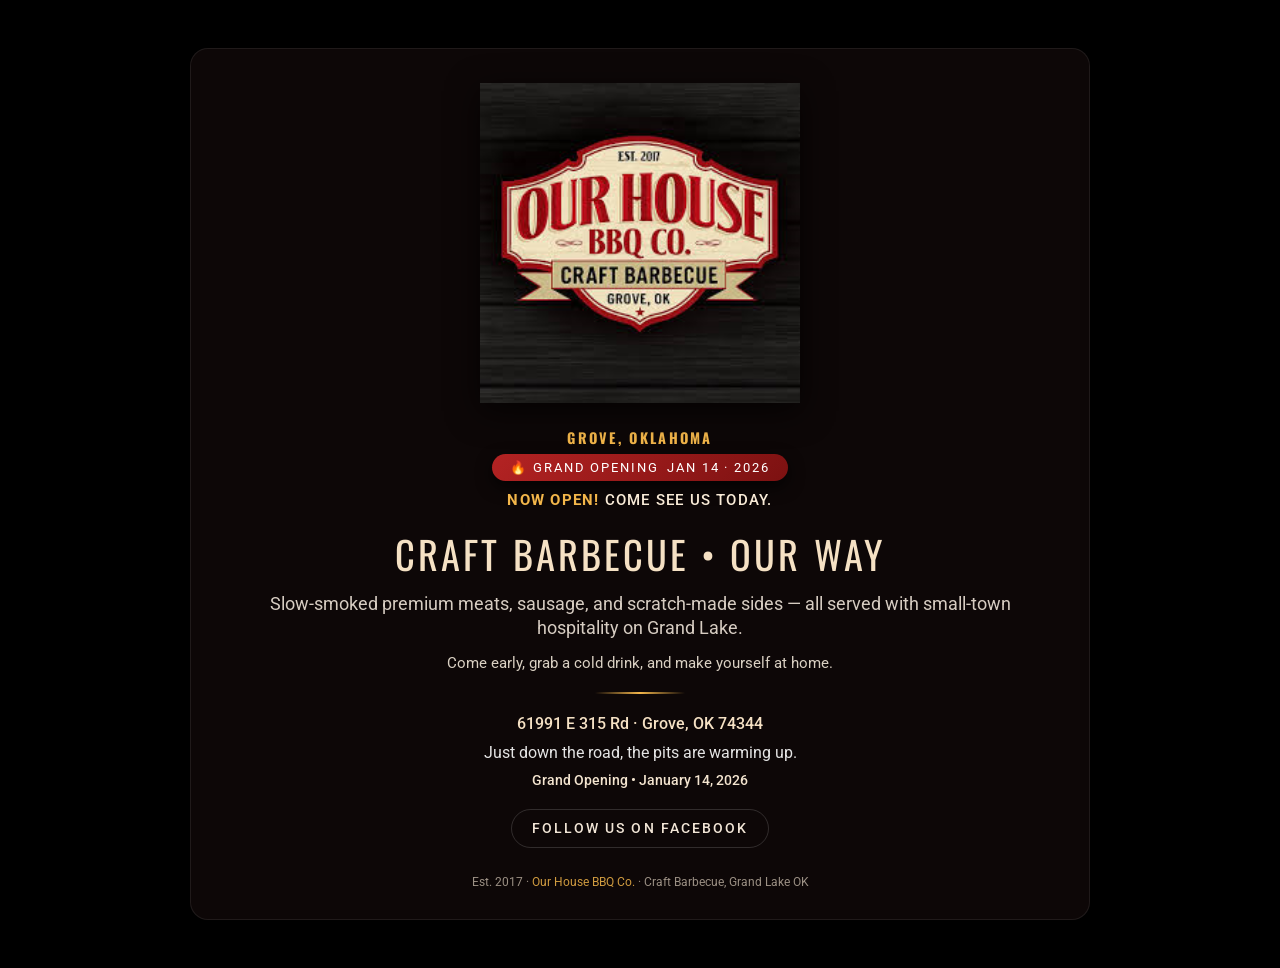
==== index.html @ 29a551a2 "Fix HTML encoding issues in index.html" ====
<!DOCTYPE html>
<html lang="en">
<head>
  <meta charset="UTF-8" />
  <title>Our House BBQ Co. • Grand Opening January 14, 2026</title>
  <meta name="viewport" content="width=device-width, initial-scale=1.0" />
  <meta name="description"
    content="Our House BBQ Co. — Slow-smoked premium meats, sausage, and scratch-made sides served with small-town hospitality on Grand Lake. Grand Opening January 14, 2026 in Grove, OK." />

  <link href="https://fonts.googleapis.com/css2?family=Oswald:wght@300;400;600&family=Roboto:wght@300;400;500&display=swap" rel="stylesheet">

  <style>
    :root {
      --bbq-red: #b42323;
      --bbq-cream: #f5e1c4;
      --bbq-gold: #f3b64a;
    }

    * { box-sizing: border-box; margin: 0; padding: 0; }

    body {
      min-height: 100dvh;
      font-family: "Roboto", sans-serif;
      color: #fff;
      display: flex;
      align-items: center;
      justify-content: center;
      text-align: center;
      padding: 24px;
      background: #000;
      overflow-y: auto;
      overflow-x: hidden;
      -webkit-overflow-scrolling: touch;
    }

    .smoke {
      position: fixed;
      inset: 0;
      background-image: url('https://media2.giphy.com/media/xEjTM5COAKyNa/giphy.gif');
      background-size: cover;
      background-position: center;
      opacity: 0.28;
      z-index: 0;
      pointer-events: none;
      filter: blur(1px);
    }

    .card {
      max-width: 900px;
      width: 100%;
      background: rgba(15, 8, 8, 0.92);
      border-radius: 18px;
      border: 1px solid rgba(255,255,255,0.08);
      box-shadow: 0 20px 40px rgba(0,0,0,0.9);
      padding: 34px 46px 30px;
      position: relative;
      z-index: 2;
      margin: 24px 0;
    }

    .logo {
      max-width: 320px;
      width: 80%;
      margin: 0 auto 20px;
      filter: drop-shadow(0 8px 16px rgba(0,0,0,0.7));
      animation: float 4.5s ease-in-out infinite;
    }

    @keyframes float {
      0%,100% { transform: translateY(0); }
      50% { transform: translateY(-4px); }
    }

    h1 {
      font-family: "Oswald";
      letter-spacing: 0.16em;
      text-transform: uppercase;
      font-size: 0.9rem;
      color: var(--bbq-gold);
      margin-bottom: 6px;
    }

    .coming-badge {
      display: inline-flex;
      align-items: center;
      gap: 8px;
      background: linear-gradient(135deg, var(--bbq-red), #7c1111);
      color: #fff;
      border-radius: 999px;
      padding: 6px 18px;
      font-size: 0.8rem;
      text-transform: uppercase;
      letter-spacing: 0.15em;
      margin-bottom: 10px;
      box-shadow: 0 6px 16px rgba(0,0,0,0.7);
    }

    .countdown {
      font-size: 0.95rem;
      color: #f9ebd7;
      margin-bottom: 16px;
      font-weight: 500;
      letter-spacing: 0.08em;
      text-transform: uppercase;
    }

    .countdown strong {
      color: var(--bbq-gold);
    }

    .subheadline {
      font-family: "Oswald";
      font-size: 2.4rem;
      letter-spacing: 0.08em;
      text-transform: uppercase;
      color: var(--bbq-cream);
      margin-bottom: 10px;
    }

    .tagline {
      font-size: 1.1rem;
      color: #e1d7cc;
      opacity: 0.95;
      margin-bottom: 14px;
      line-height: 1.5rem;
    }

    .smalltag {
      font-size: 0.95rem;
      color: #f0e6d7;
      opacity: 0.9;
      margin-bottom: 20px;
    }

    .divider {
      width: 90px;
      height: 2px;
      margin: 0 auto 20px;
      background: linear-gradient(to right, transparent, var(--bbq-gold), transparent);
    }

    .details { font-size: 1rem; color: #e5e5e5; margin-bottom: 10px; }
    .address { font-weight: 500; color: var(--bbq-cream); }

    .note { 
      font-size: 0.9rem; 
      color: #f3e4cf; 
      margin-bottom: 20px; 
      font-weight: 500;
    }

    .cta-row {
      display: flex;
      flex-wrap: wrap;
      justify-content: center;
      gap: 12px;
      margin-top: 16px;
    }

    .btn {
      padding: 10px 20px;
      border-radius: 999px;
      border: 1px solid rgba(255,255,255,0.15);
      font-size: 0.9rem;
      text-decoration: none;
      text-transform: uppercase;
      letter-spacing: 0.14em;
      font-weight: 500;
      color: #f1e5d6;
      background: transparent;
      transition: 0.18s;
    }

    .btn:hover {
      background: rgba(255,255,255,0.08);
      transform: translateY(-1px);
      border-color: rgba(255,255,255,0.4);
    }

    .btn-primary {
      background: linear-gradient(135deg, var(--bbq-red), #6f1010);
      color: #fff;
      border: none;
      box-shadow: 0 8px 18px rgba(0,0,0,0.8);
    }

    .btn-primary:hover {
      background: linear-gradient(135deg, #cf2c2c, #8a1717);
    }

    .footer {
      font-size: 0.78rem;
      color: #b4a89a;
      margin-top: 26px;
      opacity: 0.85;
    }

    .footer span { color: var(--bbq-gold); }
  </style>
</head>

<body>
  <div class="smoke"></div>

  <main class="card">
    <img src="ourhouse-logo.png" alt="Our House BBQ Co. logo" class="logo" />

    <h1>Grove, Oklahoma</h1>

    <div class="coming-badge">
      🔥 GRAND OPENING <span class="coming-year">JAN 14 · 2026</span>
    </div>

    <div id="countdown" class="countdown" aria-live="polite"></div>

    <div class="subheadline">Craft Barbecue • Our Way</div>

    <p class="tagline">
      Slow-smoked premium meats, sausage, and scratch-made sides —
      all served with small-town hospitality on Grand Lake.
    </p>

    <p class="smalltag">
      Come early, grab a cold drink, and make yourself at home.
    </p>

    <div class="divider"></div>

    <p class="details address">61991 E 315 Rd · Grove, OK 74344</p>
    <p class="details">Just down the road, the pits are warming up.</p>
    <p class="note">Grand Opening • January 14, 2026</p>

    <div class="cta-row">
      <a href="https://www.facebook.com/OurHouseBbq/" target="_blank" class="btn">
        Follow Us on Facebook
      </a>
    </div>

    <p class="footer">
      Est. 2017 · <span>Our House BBQ Co.</span> · Craft Barbecue, Grand Lake OK
    </p>
  </main>

  <script>
    const openingDate = new Date(2026, 0, 14, 11, 0, 0);
    const countdownEl = document.getElementById("countdown");

    function updateCountdown() {
      const now = new Date();
      const diff = openingDate - now;

      if (diff <= 0) {
        countdownEl.innerHTML = "<strong>Now Open!</strong> Come see us today.";
        return;
      }

      const totalSeconds = Math.floor(diff / 1000);
      const days = Math.floor(totalSeconds / (60 * 60 * 24));
      const hours = Math.floor((totalSeconds % (60 * 60 * 24)) / (60 * 60));
      const minutes = Math.floor((totalSeconds % (60 * 60)) / 60);
      const seconds = totalSeconds % 60;

      countdownEl.innerHTML =
        "<strong>" +
        days + "d " +
        String(hours).padStart(2, "0") + "h " +
        String(minutes).padStart(2, "0") + "m " +
        String(seconds).padStart(2, "0") + "s" +
        "</strong> until the doors open.";
    }

    updateCountdown();
    setInterval(updateCountdown, 1000);
  </script>
</body>
</html>
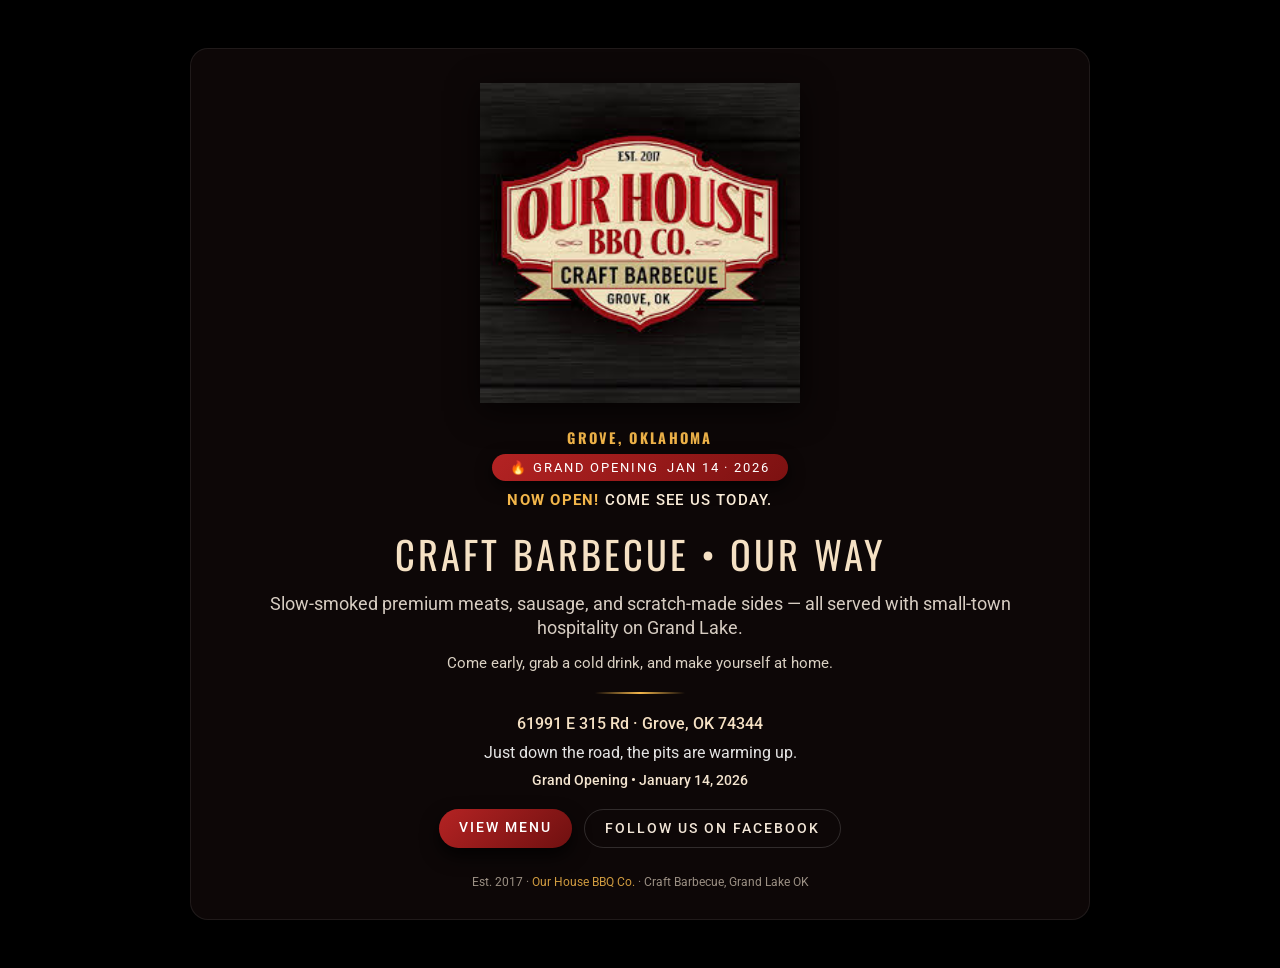
==== commit 2635ed58: "Add 'View Menu' button to index.html Added a 'View Menu' button linking to the digital menu." ====
--- a/index.html
+++ b/index.html
@@ -231,6 +231,11 @@
     <p class="note">Grand Opening • January 14, 2026</p>
 
     <div class="cta-row">
+      <!-- NEW: View Menu button -->
+      <a href="Digital%20Menu.JPEG" target="_blank" rel="noopener" class="btn btn-primary">
+        View Menu
+      </a>
+
       <a href="https://www.facebook.com/OurHouseBbq/" target="_blank" class="btn">
         Follow Us on Facebook
       </a>
@@ -274,4 +279,3 @@
   </script>
 </body>
 </html>
-
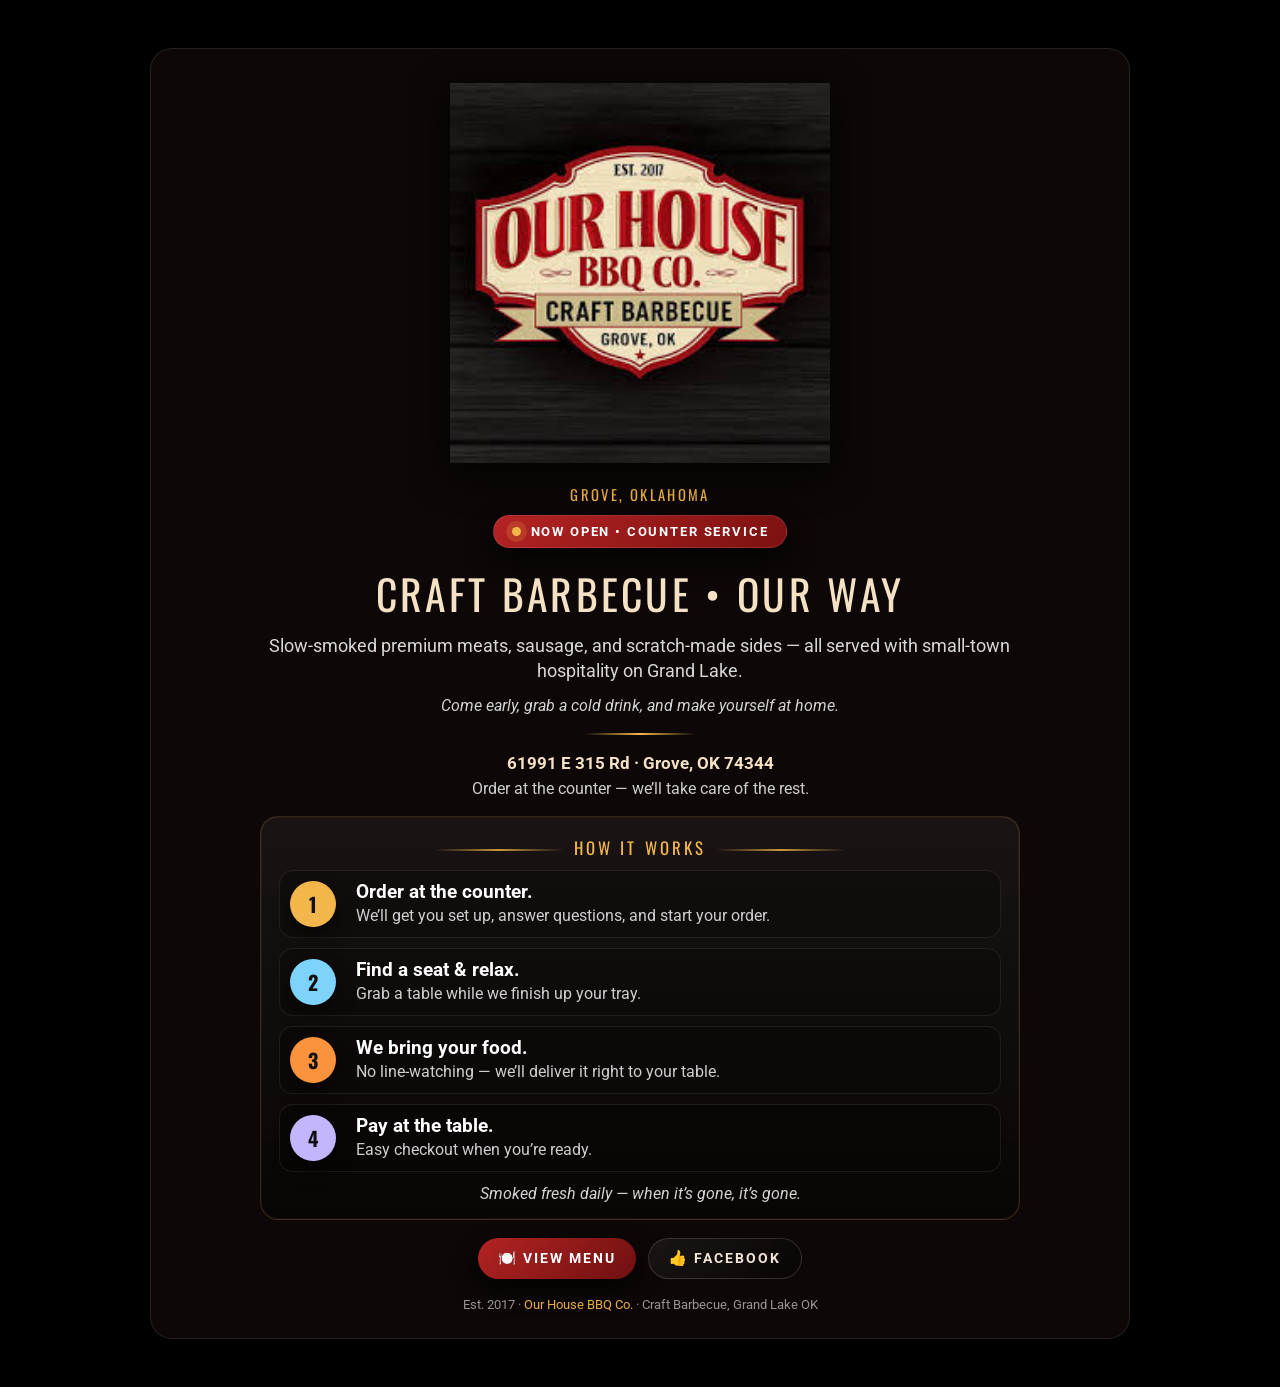
==== commit 1fbccd69: "Change status to 'Now Open' in index.html Updated the website to reflect the current status as 'Now " ====
--- a/index.html
+++ b/index.html
@@ -2,25 +2,29 @@
 <html lang="en">
 <head>
   <meta charset="UTF-8" />
-  <title>Our House BBQ Co. • Grand Opening January 14, 2026</title>
+  <title>Our House BBQ Co. • Now Open</title>
   <meta name="viewport" content="width=device-width, initial-scale=1.0" />
   <meta name="description"
-    content="Our House BBQ Co. — Slow-smoked premium meats, sausage, and scratch-made sides served with small-town hospitality on Grand Lake. Grand Opening January 14, 2026 in Grove, OK." />
-
-  <link href="https://fonts.googleapis.com/css2?family=Oswald:wght@300;400;600&family=Roboto:wght@300;400;500&display=swap" rel="stylesheet">
+        content="Our House BBQ Co. — Slow-smoked premium meats, sausage, and scratch-made sides served with small-town hospitality on Grand Lake. Now Open in Grove, OK." />
+
+  <link href="https://fonts.googleapis.com/css2?family=Oswald:wght@300;400;600&family=Roboto:wght@300;400;500;700&display=swap" rel="stylesheet">
 
   <style>
-    :root {
+    :root{
       --bbq-red: #b42323;
       --bbq-cream: #f5e1c4;
       --bbq-gold: #f3b64a;
+      --ink: #0f0a0a;
+      --card: rgba(15, 8, 8, 0.92);
+      --stroke: rgba(255,255,255,0.10);
+      --muted: rgba(255,255,255,0.78);
     }
 
     * { box-sizing: border-box; margin: 0; padding: 0; }
 
-    body {
+    body{
       min-height: 100dvh;
-      font-family: "Roboto", sans-serif;
+      font-family: "Roboto", system-ui, -apple-system, Segoe UI, Arial, sans-serif;
       color: #fff;
       display: flex;
       align-items: center;
@@ -33,7 +37,8 @@
       -webkit-overflow-scrolling: touch;
     }
 
-    .smoke {
+    /* Smoke background (swap this URL if you prefer your whiter smoke GIF) */
+    .smoke{
       position: fixed;
       inset: 0;
       background-image: url('https://media2.giphy.com/media/xEjTM5COAKyNa/giphy.gif');
@@ -45,25 +50,30 @@
       filter: blur(1px);
     }
 
-    .card {
-      max-width: 900px;
+    .wrap{
       width: 100%;
-      background: rgba(15, 8, 8, 0.92);
-      border-radius: 18px;
-      border: 1px solid rgba(255,255,255,0.08);
-      box-shadow: 0 20px 40px rgba(0,0,0,0.9);
-      padding: 34px 46px 30px;
+      max-width: 980px;
       position: relative;
       z-index: 2;
       margin: 24px 0;
     }
 
-    .logo {
-      max-width: 320px;
-      width: 80%;
-      margin: 0 auto 20px;
-      filter: drop-shadow(0 8px 16px rgba(0,0,0,0.7));
-      animation: float 4.5s ease-in-out infinite;
+    .card{
+      width: 100%;
+      background: var(--card);
+      border-radius: 22px;
+      border: 1px solid var(--stroke);
+      box-shadow: 0 26px 60px rgba(0,0,0,0.88);
+      padding: 34px 46px 26px;
+      backdrop-filter: blur(3px);
+    }
+
+    .logo{
+      max-width: 380px;
+      width: min(86%, 380px);
+      margin: 0 auto 16px;
+      filter: drop-shadow(0 10px 18px rgba(0,0,0,0.75));
+      animation: float 4.8s ease-in-out infinite;
     }
 
     @keyframes float {
@@ -71,85 +81,177 @@
       50% { transform: translateY(-4px); }
     }
 
-    h1 {
+    /* Top location line */
+    .location{
       font-family: "Oswald";
       letter-spacing: 0.16em;
       text-transform: uppercase;
-      font-size: 0.9rem;
+      font-size: 0.92rem;
       color: var(--bbq-gold);
-      margin-bottom: 6px;
-    }
-
-    .coming-badge {
+      margin-bottom: 10px;
+    }
+
+    /* Now Open pill */
+    .status-pill{
       display: inline-flex;
       align-items: center;
-      gap: 8px;
+      gap: 10px;
+      padding: 8px 18px;
+      border-radius: 999px;
       background: linear-gradient(135deg, var(--bbq-red), #7c1111);
+      box-shadow: 0 10px 24px rgba(0,0,0,0.75);
+      border: 1px solid rgba(255,255,255,0.10);
+      margin-bottom: 14px;
+      text-transform: uppercase;
+      letter-spacing: 0.14em;
+      font-size: 0.82rem;
+      font-weight: 700;
       color: #fff;
-      border-radius: 999px;
-      padding: 6px 18px;
-      font-size: 0.8rem;
-      text-transform: uppercase;
-      letter-spacing: 0.15em;
-      margin-bottom: 10px;
-      box-shadow: 0 6px 16px rgba(0,0,0,0.7);
-    }
-
-    .countdown {
-      font-size: 0.95rem;
-      color: #f9ebd7;
-      margin-bottom: 16px;
-      font-weight: 500;
-      letter-spacing: 0.08em;
-      text-transform: uppercase;
-    }
-
-    .countdown strong {
-      color: var(--bbq-gold);
-    }
-
-    .subheadline {
+      white-space: nowrap;
+    }
+    .status-pill .dot{
+      width: 9px;
+      height: 9px;
+      border-radius: 50%;
+      background: var(--bbq-gold);
+      box-shadow: 0 0 0 6px rgba(243,182,74,0.18);
+    }
+
+    .headline{
       font-family: "Oswald";
-      font-size: 2.4rem;
+      font-size: clamp(1.8rem, 3.3vw, 2.6rem);
       letter-spacing: 0.08em;
       text-transform: uppercase;
       color: var(--bbq-cream);
       margin-bottom: 10px;
     }
 
-    .tagline {
+    .tagline{
       font-size: 1.1rem;
-      color: #e1d7cc;
-      opacity: 0.95;
-      margin-bottom: 14px;
-      line-height: 1.5rem;
-    }
-
-    .smalltag {
-      font-size: 0.95rem;
-      color: #f0e6d7;
-      opacity: 0.9;
-      margin-bottom: 20px;
-    }
-
-    .divider {
-      width: 90px;
+      color: rgba(255,255,255,0.86);
+      opacity: 0.98;
+      margin: 0 auto 12px;
+      line-height: 1.55rem;
+      max-width: 44em;
+    }
+
+    .smalltag{
+      font-size: 0.98rem;
+      color: rgba(255,255,255,0.82);
+      margin-bottom: 18px;
+      font-style: italic;
+    }
+
+    .divider{
+      width: 110px;
       height: 2px;
-      margin: 0 auto 20px;
+      margin: 0 auto 18px;
       background: linear-gradient(to right, transparent, var(--bbq-gold), transparent);
     }
 
-    .details { font-size: 1rem; color: #e5e5e5; margin-bottom: 10px; }
-    .address { font-weight: 500; color: var(--bbq-cream); }
-
-    .note { 
-      font-size: 0.9rem; 
-      color: #f3e4cf; 
-      margin-bottom: 20px; 
-      font-weight: 500;
-    }
-
-    .cta-row {
+    .address{
+      font-size: 1.08rem;
+      font-weight: 700;
+      color: var(--bbq-cream);
+      margin-bottom: 6px;
+    }
+
+    .address-sub{
+      font-size: 0.98rem;
+      color: rgba(255,255,255,0.80);
+      margin-bottom: 16px;
+    }
+
+    /* HOW IT WORKS */
+    .how{
+      margin: 18px auto 18px;
+      padding: 18px 18px 16px;
+      border-radius: 18px;
+      border: 1px solid rgba(243,182,74,0.18);
+      background: linear-gradient(180deg, rgba(255,255,255,0.05), rgba(0,0,0,0.18));
+      box-shadow: inset 0 0 0 1px rgba(255,255,255,0.04);
+      text-align: left;
+      max-width: 760px;
+    }
+
+    .how-title{
+      text-align: center;
+      font-family: "Oswald";
+      color: var(--bbq-gold);
+      letter-spacing: 0.18em;
+      text-transform: uppercase;
+      font-size: 1.05rem;
+      margin-bottom: 10px;
+      position: relative;
+    }
+    .how-title:before,
+    .how-title:after{
+      content:"";
+      display:inline-block;
+      vertical-align: middle;
+      width: 18%;
+      height: 2px;
+      background: linear-gradient(to right, transparent, rgba(243,182,74,0.8), transparent);
+      margin: 0 10px;
+      border-radius: 999px;
+    }
+
+    .steps{
+      display: grid;
+      gap: 10px;
+      margin-top: 10px;
+    }
+
+    .step{
+      display: grid;
+      grid-template-columns: 54px 1fr;
+      gap: 12px;
+      align-items: start;
+      padding: 10px 10px;
+      border-radius: 14px;
+      border: 1px solid rgba(255,255,255,0.08);
+      background: rgba(0,0,0,0.20);
+    }
+
+    .num{
+      width: 46px;
+      height: 46px;
+      border-radius: 999px;
+      display: grid;
+      place-items: center;
+      font-family: "Oswald";
+      font-weight: 700;
+      font-size: 1.25rem;
+      color: #111;
+      box-shadow: 0 10px 18px rgba(0,0,0,0.55);
+    }
+    .n1{ background: #f3b64a; }
+    .n2{ background: #7dd3fc; }
+    .n3{ background: #fb923c; }
+    .n4{ background: #c4b5fd; }
+
+    .step h3{
+      font-size: 1.2rem;
+      margin-bottom: 3px;
+      line-height: 1.15;
+    }
+
+    .step p{
+      font-size: 0.98rem;
+      color: rgba(255,255,255,0.80);
+      line-height: 1.25rem;
+    }
+
+    .how-note{
+      text-align: center;
+      margin-top: 12px;
+      font-size: 0.98rem;
+      color: rgba(255,255,255,0.82);
+      font-style: italic;
+    }
+
+    /* Buttons */
+    .cta-row{
       display: flex;
       flex-wrap: wrap;
       justify-content: center;
@@ -157,125 +259,162 @@
       margin-top: 16px;
     }
 
-    .btn {
-      padding: 10px 20px;
+    .btn{
+      padding: 11px 20px;
       border-radius: 999px;
       border: 1px solid rgba(255,255,255,0.15);
       font-size: 0.9rem;
       text-decoration: none;
       text-transform: uppercase;
       letter-spacing: 0.14em;
-      font-weight: 500;
+      font-weight: 700;
       color: #f1e5d6;
-      background: transparent;
+      background: rgba(255,255,255,0.02);
       transition: 0.18s;
-    }
-
-    .btn:hover {
+      display: inline-flex;
+      align-items: center;
+      gap: 10px;
+    }
+
+    .btn:hover{
       background: rgba(255,255,255,0.08);
       transform: translateY(-1px);
       border-color: rgba(255,255,255,0.4);
     }
 
-    .btn-primary {
+    .btn-primary{
       background: linear-gradient(135deg, var(--bbq-red), #6f1010);
       color: #fff;
       border: none;
-      box-shadow: 0 8px 18px rgba(0,0,0,0.8);
-    }
-
-    .btn-primary:hover {
+      box-shadow: 0 10px 22px rgba(0,0,0,0.8);
+    }
+    .btn-primary:hover{
       background: linear-gradient(135deg, #cf2c2c, #8a1717);
     }
 
-    .footer {
-      font-size: 0.78rem;
-      color: #b4a89a;
-      margin-top: 26px;
-      opacity: 0.85;
-    }
-
-    .footer span { color: var(--bbq-gold); }
+    .btn-dark{
+      background: linear-gradient(135deg, rgba(255,255,255,0.06), rgba(0,0,0,0.20));
+    }
+
+    .footer{
+      font-size: 0.82rem;
+      color: rgba(255,255,255,0.60);
+      margin-top: 18px;
+      opacity: 0.95;
+    }
+    .footer span{ color: var(--bbq-gold); }
+
+    /* Mobile tightening */
+    @media (max-width: 640px){
+      body{ padding: 16px; }
+      .card{ padding: 26px 18px 20px; }
+      .how{ padding: 14px 12px 12px; }
+      .step{ grid-template-columns: 50px 1fr; padding: 10px 10px; }
+      .num{ width: 42px; height: 42px; font-size: 1.18rem; }
+    }
+
+    /* Print-friendly (optional) */
+    @media print{
+      .smoke{ display:none; }
+      body{ background:#fff; color:#000; }
+      .card{ box-shadow:none; background:#fff; border: 1px solid #ddd; color:#000; }
+      .tagline,.smalltag,.address-sub,.step p,.footer{ color:#333; }
+      .btn{ display:none; }
+    }
   </style>
 </head>
 
 <body>
   <div class="smoke"></div>
 
-  <main class="card">
-    <img src="ourhouse-logo.png" alt="Our House BBQ Co. logo" class="logo" />
-
-    <h1>Grove, Oklahoma</h1>
-
-    <div class="coming-badge">
-      🔥 GRAND OPENING <span class="coming-year">JAN 14 · 2026</span>
-    </div>
-
-    <div id="countdown" class="countdown" aria-live="polite"></div>
-
-    <div class="subheadline">Craft Barbecue • Our Way</div>
-
-    <p class="tagline">
-      Slow-smoked premium meats, sausage, and scratch-made sides —
-      all served with small-town hospitality on Grand Lake.
-    </p>
-
-    <p class="smalltag">
-      Come early, grab a cold drink, and make yourself at home.
-    </p>
-
-    <div class="divider"></div>
-
-    <p class="details address">61991 E 315 Rd · Grove, OK 74344</p>
-    <p class="details">Just down the road, the pits are warming up.</p>
-    <p class="note">Grand Opening • January 14, 2026</p>
-
-    <div class="cta-row">
-      <!-- NEW: View Menu button -->
-      <a href="Digital%20Menu.JPEG" target="_blank" rel="noopener" class="btn btn-primary">
-        View Menu
-      </a>
-
-      <a href="https://www.facebook.com/OurHouseBbq/" target="_blank" class="btn">
-        Follow Us on Facebook
-      </a>
-    </div>
-
-    <p class="footer">
-      Est. 2017 · <span>Our House BBQ Co.</span> · Craft Barbecue, Grand Lake OK
-    </p>
-  </main>
-
-  <script>
-    const openingDate = new Date(2026, 0, 14, 11, 0, 0);
-    const countdownEl = document.getElementById("countdown");
-
-    function updateCountdown() {
-      const now = new Date();
-      const diff = openingDate - now;
-
-      if (diff <= 0) {
-        countdownEl.innerHTML = "<strong>Now Open!</strong> Come see us today.";
-        return;
-      }
-
-      const totalSeconds = Math.floor(diff / 1000);
-      const days = Math.floor(totalSeconds / (60 * 60 * 24));
-      const hours = Math.floor((totalSeconds % (60 * 60 * 24)) / (60 * 60));
-      const minutes = Math.floor((totalSeconds % (60 * 60)) / 60);
-      const seconds = totalSeconds % 60;
-
-      countdownEl.innerHTML =
-        "<strong>" +
-        days + "d " +
-        String(hours).padStart(2, "0") + "h " +
-        String(minutes).padStart(2, "0") + "m " +
-        String(seconds).padStart(2, "0") + "s" +
-        "</strong> until the doors open.";
-    }
-
-    updateCountdown();
-    setInterval(updateCountdown, 1000);
-  </script>
+  <div class="wrap">
+    <main class="card" role="main">
+      <!-- Logo -->
+      <img src="ourhouse-logo.png" alt="Our House BBQ Co. logo" class="logo" />
+
+      <div class="location">Grove, Oklahoma</div>
+
+      <div class="status-pill" aria-label="Now Open Counter Service">
+        <span class="dot" aria-hidden="true"></span>
+        Now Open • Counter Service
+      </div>
+
+      <div class="headline">Craft Barbecue • Our Way</div>
+
+      <p class="tagline">
+        Slow-smoked premium meats, sausage, and scratch-made sides —
+        all served with small-town hospitality on Grand Lake.
+      </p>
+
+      <p class="smalltag">
+        Come early, grab a cold drink, and make yourself at home.
+      </p>
+
+      <div class="divider"></div>
+
+      <div class="address">61991 E 315 Rd · Grove, OK 74344</div>
+      <div class="address-sub">Order at the counter — we’ll take care of the rest.</div>
+
+      <!-- HOW IT WORKS -->
+      <section class="how" aria-label="How it works">
+        <div class="how-title">How it works</div>
+
+        <div class="steps">
+          <div class="step">
+            <div class="num n1">1</div>
+            <div>
+              <h3>Order at the counter.</h3>
+              <p>We’ll get you set up, answer questions, and start your order.</p>
+            </div>
+          </div>
+
+          <div class="step">
+            <div class="num n2">2</div>
+            <div>
+              <h3>Find a seat &amp; relax.</h3>
+              <p>Grab a table while we finish up your tray.</p>
+            </div>
+          </div>
+
+          <div class="step">
+            <div class="num n3">3</div>
+            <div>
+              <h3>We bring your food.</h3>
+              <p>No line-watching — we’ll deliver it right to your table.</p>
+            </div>
+          </div>
+
+          <div class="step">
+            <div class="num n4">4</div>
+            <div>
+              <h3>Pay at the table.</h3>
+              <p>Easy checkout when you’re ready.</p>
+            </div>
+          </div>
+        </div>
+
+        <div class="how-note">Smoked fresh daily — when it’s gone, it’s gone.</div>
+      </section>
+
+      <!-- Buttons -->
+      <div class="cta-row">
+        <a class="btn btn-primary"
+           href="https://seemeremotely.github.io/OurHouseBBQ-Web/Digital%20Menu.JPEG"
+           target="_blank" rel="noopener">
+          🍽️ View Menu
+        </a>
+
+        <a class="btn btn-dark"
+           href="https://www.facebook.com/OurHouseBbq/"
+           target="_blank" rel="noopener">
+          👍 Facebook
+        </a>
+      </div>
+
+      <p class="footer">
+        Est. 2017 · <span>Our House BBQ Co.</span> · Craft Barbecue, Grand Lake OK
+      </p>
+    </main>
+  </div>
 </body>
 </html>
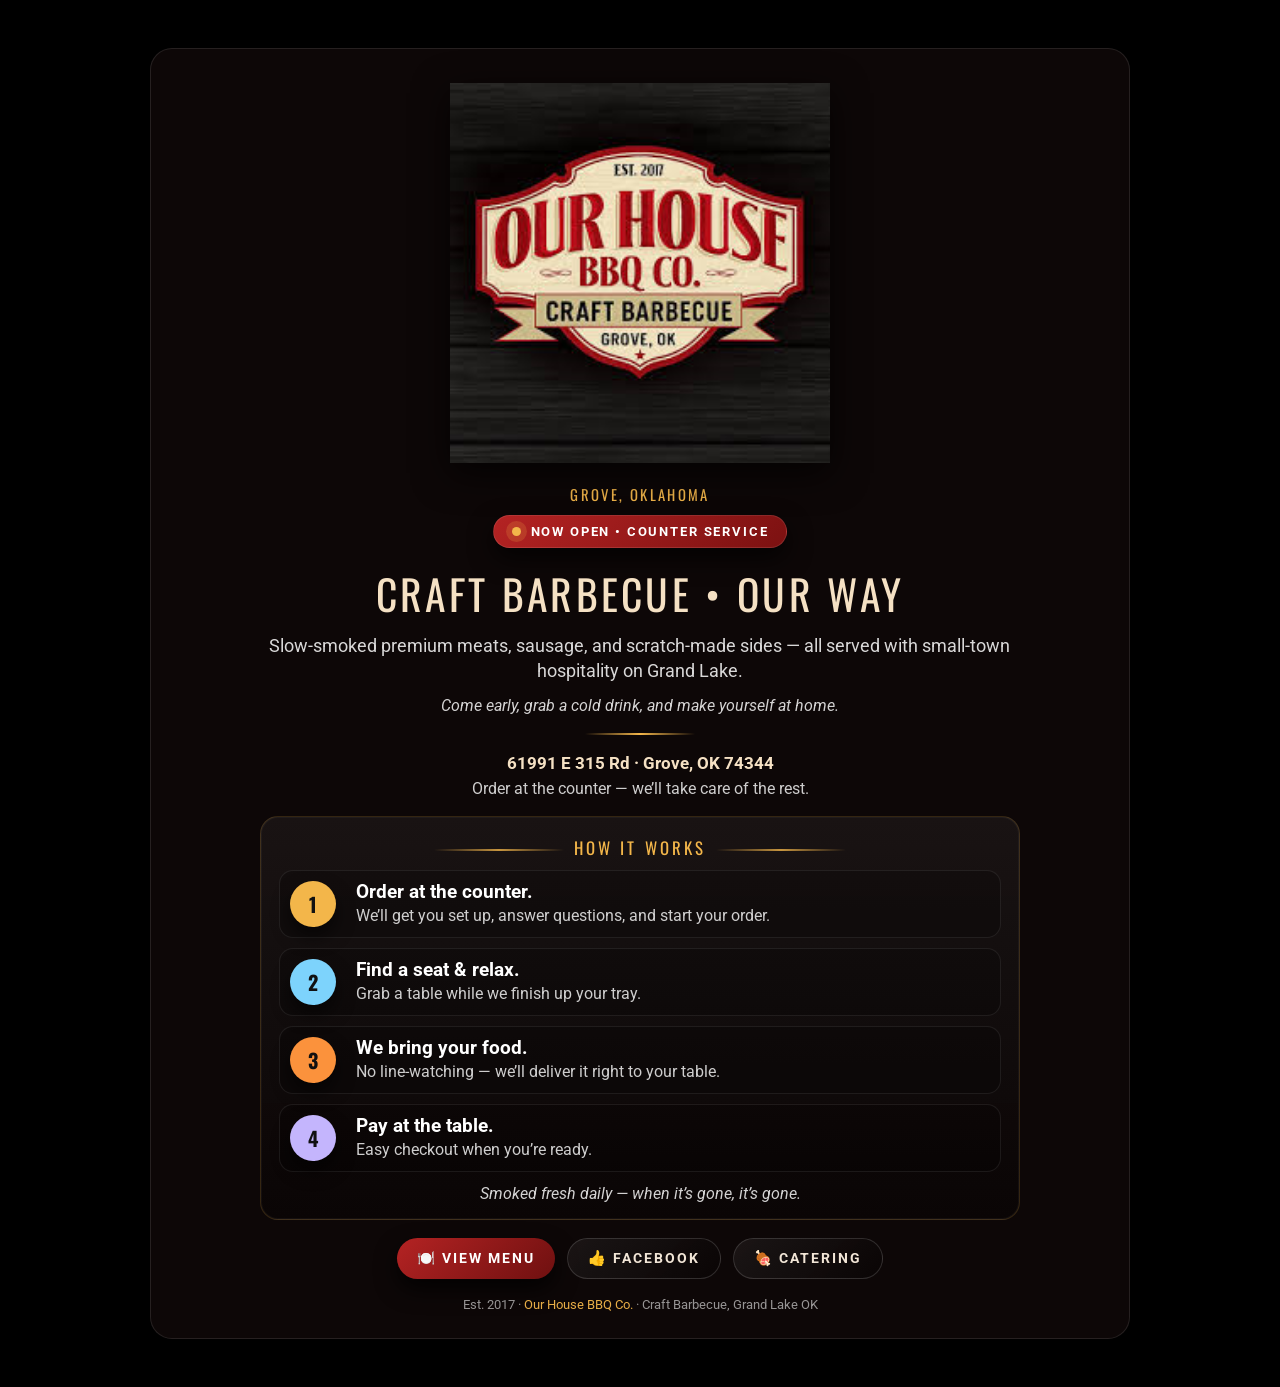
==== commit 09ec21fd: "Add Catering button to the main page Added a new 'Catering' button linking to catering.html." ====
--- a/index.html
+++ b/index.html
@@ -409,6 +409,9 @@
            target="_blank" rel="noopener">
           👍 Facebook
         </a>
+        <a class="btn btn-dark" href="catering.html">
+  🍖 Catering
+</a>
       </div>
 
       <p class="footer">
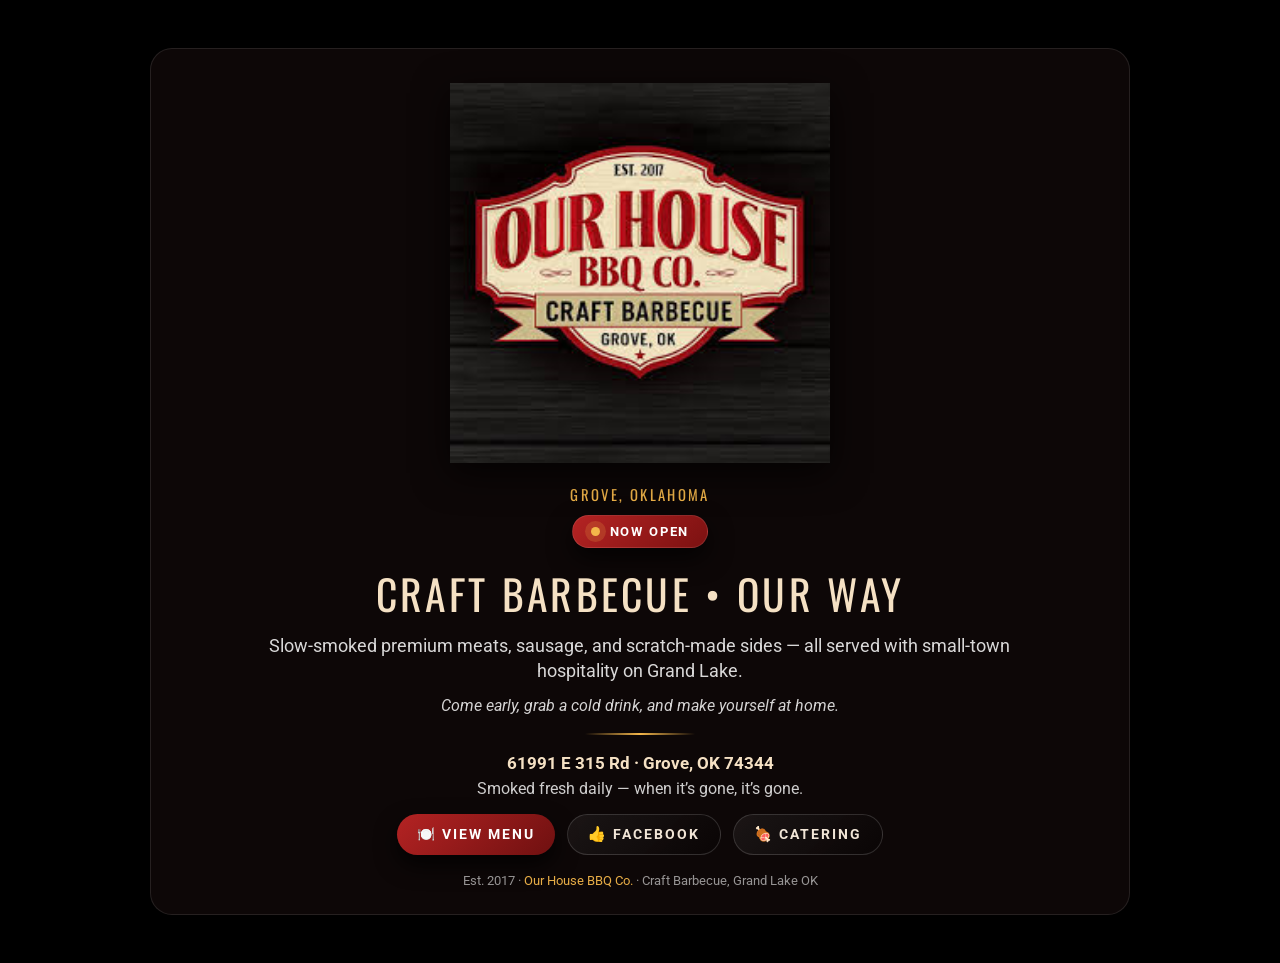
==== commit 08c34c6c: "Remove counter service label and How It Works steps from homepage" ====
--- a/index.html
+++ b/index.html
@@ -162,94 +162,6 @@
       margin-bottom: 16px;
     }
 
-    /* HOW IT WORKS */
-    .how{
-      margin: 18px auto 18px;
-      padding: 18px 18px 16px;
-      border-radius: 18px;
-      border: 1px solid rgba(243,182,74,0.18);
-      background: linear-gradient(180deg, rgba(255,255,255,0.05), rgba(0,0,0,0.18));
-      box-shadow: inset 0 0 0 1px rgba(255,255,255,0.04);
-      text-align: left;
-      max-width: 760px;
-    }
-
-    .how-title{
-      text-align: center;
-      font-family: "Oswald";
-      color: var(--bbq-gold);
-      letter-spacing: 0.18em;
-      text-transform: uppercase;
-      font-size: 1.05rem;
-      margin-bottom: 10px;
-      position: relative;
-    }
-    .how-title:before,
-    .how-title:after{
-      content:"";
-      display:inline-block;
-      vertical-align: middle;
-      width: 18%;
-      height: 2px;
-      background: linear-gradient(to right, transparent, rgba(243,182,74,0.8), transparent);
-      margin: 0 10px;
-      border-radius: 999px;
-    }
-
-    .steps{
-      display: grid;
-      gap: 10px;
-      margin-top: 10px;
-    }
-
-    .step{
-      display: grid;
-      grid-template-columns: 54px 1fr;
-      gap: 12px;
-      align-items: start;
-      padding: 10px 10px;
-      border-radius: 14px;
-      border: 1px solid rgba(255,255,255,0.08);
-      background: rgba(0,0,0,0.20);
-    }
-
-    .num{
-      width: 46px;
-      height: 46px;
-      border-radius: 999px;
-      display: grid;
-      place-items: center;
-      font-family: "Oswald";
-      font-weight: 700;
-      font-size: 1.25rem;
-      color: #111;
-      box-shadow: 0 10px 18px rgba(0,0,0,0.55);
-    }
-    .n1{ background: #f3b64a; }
-    .n2{ background: #7dd3fc; }
-    .n3{ background: #fb923c; }
-    .n4{ background: #c4b5fd; }
-
-    .step h3{
-      font-size: 1.2rem;
-      margin-bottom: 3px;
-      line-height: 1.15;
-    }
-
-    .step p{
-      font-size: 0.98rem;
-      color: rgba(255,255,255,0.80);
-      line-height: 1.25rem;
-    }
-
-    .how-note{
-      text-align: center;
-      margin-top: 12px;
-      font-size: 0.98rem;
-      color: rgba(255,255,255,0.82);
-      font-style: italic;
-    }
-
     /* Buttons */
     .cta-row{
       display: flex;
@@ -308,9 +220,6 @@
     @media (max-width: 640px){
       body{ padding: 16px; }
       .card{ padding: 26px 18px 20px; }
-      .how{ padding: 14px 12px 12px; }
-      .step{ grid-template-columns: 50px 1fr; padding: 10px 10px; }
-      .num{ width: 42px; height: 42px; font-size: 1.18rem; }
     }
 
     /* Print-friendly (optional) */
@@ -334,9 +243,9 @@
 
       <div class="location">Grove, Oklahoma</div>
 
-      <div class="status-pill" aria-label="Now Open Counter Service">
+      <div class="status-pill" aria-label="Now Open">
         <span class="dot" aria-hidden="true"></span>
-        Now Open • Counter Service
+        Now Open
       </div>
 
       <div class="headline">Craft Barbecue • Our Way</div>
@@ -353,48 +262,7 @@
       <div class="divider"></div>
 
       <div class="address">61991 E 315 Rd · Grove, OK 74344</div>
-      <div class="address-sub">Order at the counter — we’ll take care of the rest.</div>
-
-      <!-- HOW IT WORKS -->
-      <section class="how" aria-label="How it works">
-        <div class="how-title">How it works</div>
-
-        <div class="steps">
-          <div class="step">
-            <div class="num n1">1</div>
-            <div>
-              <h3>Order at the counter.</h3>
-              <p>We’ll get you set up, answer questions, and start your order.</p>
-            </div>
-          </div>
-
-          <div class="step">
-            <div class="num n2">2</div>
-            <div>
-              <h3>Find a seat &amp; relax.</h3>
-              <p>Grab a table while we finish up your tray.</p>
-            </div>
-          </div>
-
-          <div class="step">
-            <div class="num n3">3</div>
-            <div>
-              <h3>We bring your food.</h3>
-              <p>No line-watching — we’ll deliver it right to your table.</p>
-            </div>
-          </div>
-
-          <div class="step">
-            <div class="num n4">4</div>
-            <div>
-              <h3>Pay at the table.</h3>
-              <p>Easy checkout when you’re ready.</p>
-            </div>
-          </div>
-        </div>
-
-        <div class="how-note">Smoked fresh daily — when it’s gone, it’s gone.</div>
-      </section>
+      <div class="address-sub">Smoked fresh daily — when it’s gone, it’s gone.</div>
 
       <!-- Buttons -->
       <div class="cta-row">
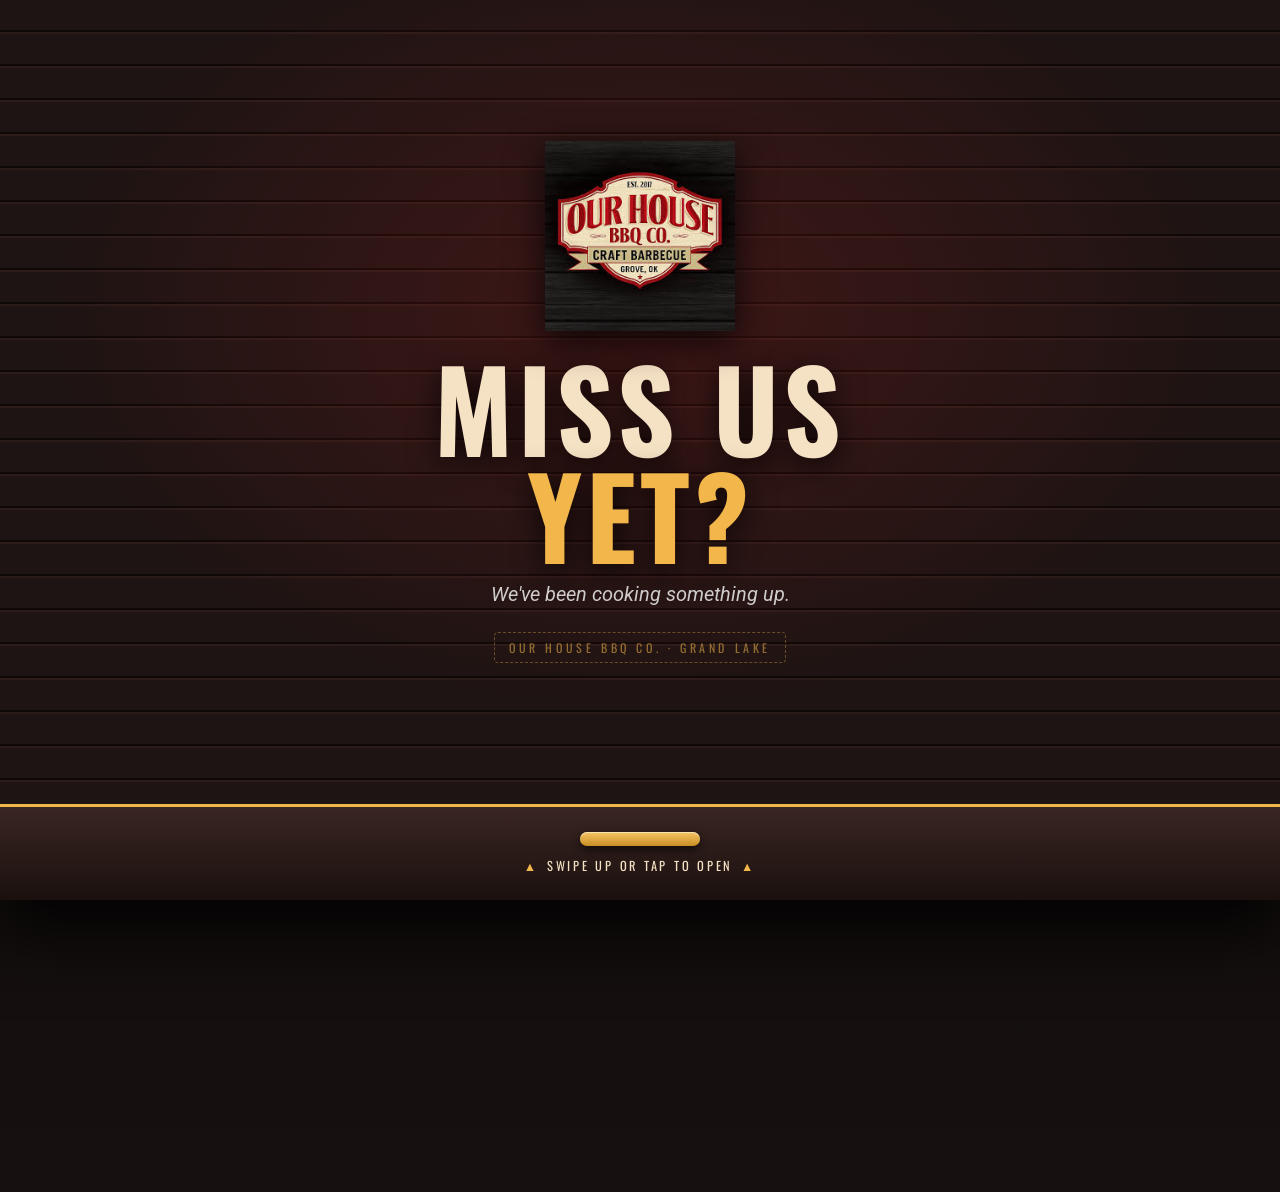
==== commit 0f02b536: "Restaurant closed: food trailer teaser with "Miss us yet?" intro Replace the "Now Open" homepage wit" ====
--- a/index.html
+++ b/index.html
@@ -2,290 +2,419 @@
 <html lang="en">
 <head>
   <meta charset="UTF-8" />
-  <title>Our House BBQ Co. • Now Open</title>
   <meta name="viewport" content="width=device-width, initial-scale=1.0" />
-  <meta name="description"
-        content="Our House BBQ Co. — Slow-smoked premium meats, sausage, and scratch-made sides served with small-town hospitality on Grand Lake. Now Open in Grove, OK." />
-
-  <link href="https://fonts.googleapis.com/css2?family=Oswald:wght@300;400;600&family=Roboto:wght@300;400;500;700&display=swap" rel="stylesheet">
+  <title>Our House BBQ Co. • Hitting the Road</title>
+  <meta name="description" content="Our House BBQ Co. is hitting the road. Our Grand Lake restaurant has closed, and a food trailer is coming soon with the same slow-smoked premium meats." />
+
+  <meta property="og:title" content="Miss us yet? Our House BBQ Co. is hitting the road." />
+  <meta property="og:description" content="Same smoke. New wheels. The Our House BBQ Co. food trailer is coming soon to Grand Lake." />
+  <meta property="og:image" content="https://ourhousebbq.com/ourhouse-logo.png" />
+  <meta property="og:url" content="https://ourhousebbq.com/" />
+  <meta property="og:type" content="website" />
+
+  <script>
+    /* Shutter intro only runs with JS; skip it if already opened this visit or linked with #open */
+    (function(){
+      var d = document.documentElement, seen = false;
+      try{ seen = sessionStorage.getItem("ohShutter") === "1"; }catch(e){}
+      if (location.hash === "#open") seen = true;
+      d.className += seen ? " js revealed" : " js locked";
+    })();
+  </script>
+
+  <link rel="preconnect" href="https://fonts.googleapis.com">
+  <link href="https://fonts.googleapis.com/css2?family=Oswald:wght@300;400;500;600;700&family=Roboto:wght@300;400;500;700&display=swap" rel="stylesheet">
 
   <style>
     :root{
-      --bbq-red: #b42323;
-      --bbq-cream: #f5e1c4;
-      --bbq-gold: #f3b64a;
-      --ink: #0f0a0a;
-      --card: rgba(15, 8, 8, 0.92);
-      --stroke: rgba(255,255,255,0.10);
-      --muted: rgba(255,255,255,0.78);
-    }
-
-    * { box-sizing: border-box; margin: 0; padding: 0; }
+      --bbq-red:#b42323;
+      --bbq-red-deep:#7c1111;
+      --bbq-gold:#f3b64a;
+      --bbq-cream:#f5e1c4;
+      --ink:#0d0908;
+      --ink-2:#161010;
+      --card:rgba(15,8,8,.90);
+      --stroke:rgba(255,255,255,.10);
+      --text:rgba(255,255,255,.93);
+      --muted:rgba(255,255,255,.70);
+    }
+
+    *{ box-sizing:border-box; margin:0; padding:0; }
 
     body{
-      min-height: 100dvh;
-      font-family: "Roboto", system-ui, -apple-system, Segoe UI, Arial, sans-serif;
-      color: #fff;
-      display: flex;
-      align-items: center;
-      justify-content: center;
-      text-align: center;
-      padding: 24px;
-      background: #000;
-      overflow-y: auto;
-      overflow-x: hidden;
-      -webkit-overflow-scrolling: touch;
-    }
-
-    /* Smoke background (swap this URL if you prefer your whiter smoke GIF) */
+      min-height:100dvh;
+      font-family:Roboto, system-ui, -apple-system, "Segoe UI", Arial, sans-serif;
+      color:var(--text);
+      display:flex; align-items:center; justify-content:center;
+      text-align:center;
+      padding:24px 16px;
+      overflow-x:hidden;
+      background:
+        radial-gradient(1100px 700px at 15% -5%, rgba(180,35,35,.18), transparent 55%),
+        radial-gradient(900px 650px at 90% 10%, rgba(243,182,74,.10), transparent 60%),
+        linear-gradient(180deg, var(--ink), var(--ink-2));
+    }
+
     .smoke{
-      position: fixed;
-      inset: 0;
-      background-image: url('https://media2.giphy.com/media/xEjTM5COAKyNa/giphy.gif');
-      background-size: cover;
-      background-position: center;
-      opacity: 0.28;
-      z-index: 0;
-      pointer-events: none;
-      filter: blur(1px);
-    }
-
-    .wrap{
-      width: 100%;
-      max-width: 980px;
-      position: relative;
-      z-index: 2;
-      margin: 24px 0;
+      position:fixed; inset:0; pointer-events:none; z-index:0;
+      background-image:url('https://media2.giphy.com/media/xEjTM5COAKyNa/giphy.gif');
+      background-size:cover; background-position:center;
+      opacity:.22; filter:blur(1px);
     }
 
     .card{
-      width: 100%;
-      background: var(--card);
-      border-radius: 22px;
-      border: 1px solid var(--stroke);
-      box-shadow: 0 26px 60px rgba(0,0,0,0.88);
-      padding: 34px 46px 26px;
-      backdrop-filter: blur(3px);
+      position:relative; z-index:2;
+      width:100%; max-width:900px;
+      background:var(--card);
+      border:1px solid var(--stroke);
+      border-radius:22px;
+      box-shadow:0 26px 60px rgba(0,0,0,.88);
+      padding:34px 46px 26px;
+      backdrop-filter:blur(3px);
     }
 
     .logo{
-      max-width: 380px;
-      width: min(86%, 380px);
-      margin: 0 auto 16px;
-      filter: drop-shadow(0 10px 18px rgba(0,0,0,0.75));
-      animation: float 4.8s ease-in-out infinite;
-    }
-
-    @keyframes float {
-      0%,100% { transform: translateY(0); }
-      50% { transform: translateY(-4px); }
-    }
-
-    /* Top location line */
-    .location{
-      font-family: "Oswald";
-      letter-spacing: 0.16em;
-      text-transform: uppercase;
-      font-size: 0.92rem;
-      color: var(--bbq-gold);
-      margin-bottom: 10px;
-    }
-
-    /* Now Open pill */
+      width:min(70%, 300px); margin:0 auto 14px;
+      filter:drop-shadow(0 10px 18px rgba(0,0,0,.75));
+    }
+
+    .loc{
+      font-family:Oswald, sans-serif; text-transform:uppercase;
+      letter-spacing:.24em; font-size:.85rem; color:var(--bbq-gold);
+      margin-bottom:14px;
+    }
+
     .status-pill{
-      display: inline-flex;
-      align-items: center;
-      gap: 10px;
-      padding: 8px 18px;
-      border-radius: 999px;
-      background: linear-gradient(135deg, var(--bbq-red), #7c1111);
-      box-shadow: 0 10px 24px rgba(0,0,0,0.75);
-      border: 1px solid rgba(255,255,255,0.10);
-      margin-bottom: 14px;
-      text-transform: uppercase;
-      letter-spacing: 0.14em;
-      font-size: 0.82rem;
-      font-weight: 700;
-      color: #fff;
-      white-space: nowrap;
+      display:inline-flex; align-items:center; gap:10px; padding:8px 18px;
+      border-radius:999px; background:linear-gradient(135deg, var(--bbq-red), var(--bbq-red-deep));
+      border:1px solid rgba(255,255,255,.12); box-shadow:0 10px 24px rgba(0,0,0,.6);
+      text-transform:uppercase; letter-spacing:.14em; font-size:.8rem; font-weight:700;
+      color:#fff; margin-bottom:16px; white-space:nowrap;
     }
     .status-pill .dot{
-      width: 9px;
-      height: 9px;
-      border-radius: 50%;
-      background: var(--bbq-gold);
-      box-shadow: 0 0 0 6px rgba(243,182,74,0.18);
-    }
-
-    .headline{
-      font-family: "Oswald";
-      font-size: clamp(1.8rem, 3.3vw, 2.6rem);
-      letter-spacing: 0.08em;
-      text-transform: uppercase;
-      color: var(--bbq-cream);
-      margin-bottom: 10px;
-    }
-
-    .tagline{
-      font-size: 1.1rem;
-      color: rgba(255,255,255,0.86);
-      opacity: 0.98;
-      margin: 0 auto 12px;
-      line-height: 1.55rem;
-      max-width: 44em;
-    }
-
-    .smalltag{
-      font-size: 0.98rem;
-      color: rgba(255,255,255,0.82);
-      margin-bottom: 18px;
-      font-style: italic;
+      width:9px; height:9px; border-radius:50%; background:var(--bbq-gold);
+      box-shadow:0 0 0 6px rgba(243,182,74,.18);
+      animation:pulse 2.2s ease-in-out infinite;
+    }
+    @keyframes pulse{ 0%,100%{box-shadow:0 0 0 5px rgba(243,182,74,.16)} 50%{box-shadow:0 0 0 9px rgba(243,182,74,.06)} }
+
+    h1{
+      font-family:Oswald, sans-serif; text-transform:uppercase;
+      font-size:clamp(1.8rem, 6vw, 3.3rem); letter-spacing:.06em; line-height:1.1;
+      color:var(--bbq-cream); margin-bottom:8px;
+    }
+
+    /* ---------- Trailer scene ---------- */
+    .scene{ width:100%; max-width:520px; margin:6px auto 8px; display:block; }
+    .scene .road{
+      stroke:rgba(245,225,196,.35); stroke-width:3; stroke-linecap:round;
+      stroke-dasharray:22 18; animation:road 1.1s linear infinite;
+    }
+    @keyframes road{ to{ stroke-dashoffset:40; } }
+    .scene .rig{ animation:bob .55s ease-in-out infinite alternate; }
+    @keyframes bob{ to{ transform:translateY(-1.5px); } }
+    .scene .wheel{ transform-box:fill-box; transform-origin:center; animation:spin .9s linear infinite reverse; }
+    @keyframes spin{ to{ transform:rotate(360deg); } }
+    .scene .puff{ transform-box:fill-box; transform-origin:center; opacity:0; animation:puff 3s ease-out infinite; }
+    .scene .puff.p2{ animation-delay:1s; }
+    .scene .puff.p3{ animation-delay:2s; }
+    @keyframes puff{
+      0%  { opacity:0;   transform:translate(0,0) scale(.5); }
+      15% { opacity:.55; }
+      100%{ opacity:0;   transform:translate(-46px,-58px) scale(2.2); }
+    }
+
+    .lede{
+      font-size:1.08rem; line-height:1.65; color:rgba(255,255,255,.86);
+      max-width:36em; margin:0 auto 12px;
+    }
+    .thanks{
+      font-size:.98rem; line-height:1.6; color:var(--muted);
+      max-width:36em; margin:0 auto 18px; font-style:italic;
     }
 
     .divider{
-      width: 110px;
-      height: 2px;
-      margin: 0 auto 18px;
-      background: linear-gradient(to right, transparent, var(--bbq-gold), transparent);
-    }
-
-    .address{
-      font-size: 1.08rem;
-      font-weight: 700;
-      color: var(--bbq-cream);
-      margin-bottom: 6px;
-    }
-
-    .address-sub{
-      font-size: 0.98rem;
-      color: rgba(255,255,255,0.80);
-      margin-bottom: 16px;
-    }
-
-    /* Buttons */
-    .cta-row{
-      display: flex;
-      flex-wrap: wrap;
-      justify-content: center;
-      gap: 12px;
-      margin-top: 16px;
-    }
-
+      width:110px; height:2px; margin:0 auto 18px;
+      background:linear-gradient(to right, transparent, var(--bbq-gold), transparent);
+    }
+
+    .next{
+      font-family:Oswald, sans-serif; text-transform:uppercase; letter-spacing:.12em;
+      font-size:1rem; color:var(--bbq-cream); margin-bottom:4px;
+    }
+    .next-sub{ font-size:.95rem; color:var(--muted); margin-bottom:6px; }
+
+    .cta-row{ display:flex; flex-wrap:wrap; justify-content:center; gap:12px; margin-top:16px; }
     .btn{
-      padding: 11px 20px;
-      border-radius: 999px;
-      border: 1px solid rgba(255,255,255,0.15);
-      font-size: 0.9rem;
-      text-decoration: none;
-      text-transform: uppercase;
-      letter-spacing: 0.14em;
-      font-weight: 700;
-      color: #f1e5d6;
-      background: rgba(255,255,255,0.02);
-      transition: 0.18s;
-      display: inline-flex;
-      align-items: center;
-      gap: 10px;
-    }
-
-    .btn:hover{
-      background: rgba(255,255,255,0.08);
-      transform: translateY(-1px);
-      border-color: rgba(255,255,255,0.4);
-    }
-
+      display:inline-flex; align-items:center; gap:10px;
+      padding:13px 26px; border-radius:999px; text-decoration:none;
+      font-family:Oswald, sans-serif; text-transform:uppercase; letter-spacing:.14em;
+      font-size:.88rem; font-weight:600; transition:.18s;
+      border:1px solid rgba(255,255,255,.16); color:var(--bbq-cream);
+      background:rgba(255,255,255,.03);
+    }
+    .btn:hover{ transform:translateY(-2px); border-color:rgba(255,255,255,.4); background:rgba(255,255,255,.08); }
     .btn-primary{
-      background: linear-gradient(135deg, var(--bbq-red), #6f1010);
-      color: #fff;
-      border: none;
-      box-shadow: 0 10px 22px rgba(0,0,0,0.8);
-    }
-    .btn-primary:hover{
-      background: linear-gradient(135deg, #cf2c2c, #8a1717);
-    }
-
-    .btn-dark{
-      background: linear-gradient(135deg, rgba(255,255,255,0.06), rgba(0,0,0,0.20));
-    }
-
-    .footer{
-      font-size: 0.82rem;
-      color: rgba(255,255,255,0.60);
-      margin-top: 18px;
-      opacity: 0.95;
-    }
-    .footer span{ color: var(--bbq-gold); }
-
-    /* Mobile tightening */
-    @media (max-width: 640px){
-      body{ padding: 16px; }
-      .card{ padding: 26px 18px 20px; }
-    }
-
-    /* Print-friendly (optional) */
-    @media print{
-      .smoke{ display:none; }
-      body{ background:#fff; color:#000; }
-      .card{ box-shadow:none; background:#fff; border: 1px solid #ddd; color:#000; }
-      .tagline,.smalltag,.address-sub,.step p,.footer{ color:#333; }
-      .btn{ display:none; }
+      background:linear-gradient(135deg, var(--bbq-red), #6f1010);
+      border:none; color:#fff; box-shadow:0 12px 26px rgba(0,0,0,.65);
+    }
+    .btn-primary:hover{ background:linear-gradient(135deg, #cf2c2c, #8a1717); }
+
+    .fine{ margin-top:20px; font-style:italic; color:var(--muted); font-size:.95rem; }
+
+    .footer{ font-size:.82rem; color:rgba(255,255,255,.55); margin-top:18px; }
+    .footer span{ color:var(--bbq-gold); }
+
+    /* ---------- "Miss us yet?" roll-up shutter ---------- */
+    .shutter{ display:none; }
+    .js.locked, .js.locked body{ overflow:hidden; }
+    .js .shutter{
+      display:flex; flex-direction:column; align-items:center; justify-content:center;
+      text-align:center;
+      position:fixed; inset:0; z-index:50;
+      padding:24px 16px 120px;
+      cursor:grab; touch-action:none; user-select:none; -webkit-user-select:none;
+      background:
+        radial-gradient(900px 600px at 50% 35%, rgba(180,35,35,.22), transparent 65%),
+        repeating-linear-gradient(180deg, #1e1413 0 30px, #0e0807 30px 32px, #2b1c19 32px 34px);
+      box-shadow:0 30px 60px rgba(0,0,0,.9);
+      transition:transform .95s cubic-bezier(.7,0,.2,1);
+      will-change:transform;
+    }
+    .js .shutter.dragging{ transition:none; cursor:grabbing; }
+    .js.revealed .shutter{ display:none; }
+    .js.revealed .shutter.opening{ display:flex; }
+    .js .shutter.opening{ transform:translateY(-105%) !important; }
+    .shutter:focus-visible{ outline:3px solid var(--bbq-gold); outline-offset:-6px; }
+
+    .shutter-logo{
+      width:min(46%, 190px); margin-bottom:22px;
+      filter:drop-shadow(0 10px 18px rgba(0,0,0,.8)); pointer-events:none;
+    }
+    .shutter h2{
+      font-family:Oswald, sans-serif; text-transform:uppercase;
+      font-size:clamp(3rem, 14vw, 7rem); line-height:.95; letter-spacing:.04em;
+      color:var(--bbq-cream); text-shadow:0 6px 30px rgba(0,0,0,.8);
+    }
+    .shutter h2 em{ font-style:normal; color:var(--bbq-gold); }
+    .shutter .tease{
+      margin-top:16px; font-size:clamp(1rem, 3.6vw, 1.25rem); font-style:italic;
+      color:rgba(255,255,255,.78);
+    }
+    .shutter .stencil{
+      margin-top:26px; font-family:Oswald, sans-serif; text-transform:uppercase;
+      letter-spacing:.3em; font-size:.75rem; color:rgba(243,182,74,.55);
+      border:1px dashed rgba(243,182,74,.35); padding:6px 14px; border-radius:4px;
+    }
+
+    /* bottom rail + handle */
+    .shutter-rail{
+      position:absolute; left:0; right:0; bottom:0; height:96px;
+      background:linear-gradient(180deg, #3a2622, #1a100e);
+      border-top:3px solid #f3b64a;
+      display:flex; flex-direction:column; align-items:center; justify-content:center; gap:10px;
+    }
+    .shutter-handle{
+      width:120px; height:14px; border-radius:7px;
+      background:linear-gradient(180deg, #f6c766, #c98d24);
+      box-shadow:0 4px 10px rgba(0,0,0,.6), inset 0 1px 0 rgba(255,255,255,.5);
+    }
+    .shutter-hint{
+      font-family:Oswald, sans-serif; text-transform:uppercase; letter-spacing:.22em;
+      font-size:.78rem; color:var(--bbq-cream); display:flex; align-items:center; gap:8px;
+    }
+    .shutter-hint .chev{ display:inline-block; animation:nudge 1.4s ease-in-out infinite; color:var(--bbq-gold); }
+    @keyframes nudge{ 0%,100%{ transform:translateY(0); } 50%{ transform:translateY(-6px); } }
+    .js .shutter.peek{ animation:peek 1.1s ease-in-out 1.2s 2; }
+    @keyframes peek{ 0%,100%{ transform:translateY(0); } 40%{ transform:translateY(-26px); } }
+
+    /* page behind the shutter */
+    .js.locked .card{ opacity:0; transform:translateY(18px) scale(.98); }
+    .js .card{ transition:opacity .8s ease .25s, transform .8s ease .25s; }
+    .js.just-opened .scene{ animation:drivein 1.6s cubic-bezier(.2,.7,.2,1) .35s both; }
+    @keyframes drivein{ from{ transform:translateX(-115%); } to{ transform:translateX(0); } }
+
+    @media (max-width:640px){
+      .card{ padding:26px 18px 20px; }
+      .btn{ width:100%; justify-content:center; }
+    }
+
+    @media (prefers-reduced-motion: reduce){
+      .scene, .scene *, .status-pill .dot, .shutter, .shutter *{ animation:none !important; }
+      .js .shutter{ transition:opacity .4s ease; }
+      .js .shutter.opening{ transform:none !important; opacity:0; }
+      .scene .puff{ opacity:.35; }
     }
   </style>
 </head>
-
 <body>
   <div class="smoke"></div>
 
-  <div class="wrap">
-    <main class="card" role="main">
-      <!-- Logo -->
-      <img src="ourhouse-logo.png" alt="Our House BBQ Co. logo" class="logo" />
-
-      <div class="location">Grove, Oklahoma</div>
-
-      <div class="status-pill" aria-label="Now Open">
-        <span class="dot" aria-hidden="true"></span>
-        Now Open
-      </div>
-
-      <div class="headline">Craft Barbecue • Our Way</div>
-
-      <p class="tagline">
-        Slow-smoked premium meats, sausage, and scratch-made sides —
-        all served with small-town hospitality on Grand Lake.
-      </p>
-
-      <p class="smalltag">
-        Come early, grab a cold drink, and make yourself at home.
-      </p>
-
-      <div class="divider"></div>
-
-      <div class="address">61991 E 315 Rd · Grove, OK 74344</div>
-      <div class="address-sub">Smoked fresh daily — when it’s gone, it’s gone.</div>
-
-      <!-- Buttons -->
-      <div class="cta-row">
-        <a class="btn btn-primary"
-           href="https://seemeremotely.github.io/OurHouseBBQ-Web/Digital%20Menu.JPEG"
-           target="_blank" rel="noopener">
-          🍽️ View Menu
-        </a>
-
-        <a class="btn btn-dark"
-           href="https://www.facebook.com/OurHouseBbq/"
-           target="_blank" rel="noopener">
-          👍 Facebook
-        </a>
-        <a class="btn btn-dark" href="catering.html">
-  🍖 Catering
-</a>
-      </div>
-
-      <p class="footer">
-        Est. 2017 · <span>Our House BBQ Co.</span> · Craft Barbecue, Grand Lake OK
-      </p>
-    </main>
+  <!-- "Miss us yet?" cover: tap, swipe up, scroll, or press Enter to roll it open -->
+  <div class="shutter peek" id="shutter" role="button" tabindex="0"
+       aria-label="Miss us yet? Tap or swipe up to see what's next for Our House BBQ Co.">
+    <img class="shutter-logo" src="ourhouse-logo.png" alt="">
+    <h2>Miss us<br><em>yet?</em></h2>
+    <p class="tease">We've been cooking something up.</p>
+    <div class="stencil">Our House BBQ Co. · Grand Lake</div>
+    <div class="shutter-rail">
+      <div class="shutter-handle"></div>
+      <div class="shutter-hint"><span class="chev">▲</span> Swipe up or tap to open <span class="chev">▲</span></div>
+    </div>
   </div>
+
+  <main class="card">
+    <img class="logo" src="ourhouse-logo.png" alt="Our House BBQ Co. logo">
+
+    <div class="loc">Grove, Oklahoma · Grand Lake</div>
+
+    <div class="status-pill"><span class="dot" aria-hidden="true"></span> Coming Soon</div>
+
+    <h1>Same Smoke.<br>New Wheels.</h1>
+
+    <!-- Smoker trailer rolling down the road -->
+    <svg class="scene" viewBox="0 0 520 210" role="img" aria-label="Our House BBQ Co. smoker trailer rolling down the road">
+      <line class="road" x1="0" y1="198" x2="520" y2="198" />
+
+      <g class="rig">
+        <!-- tongue + hitch -->
+        <path d="M118 150 L46 170" stroke="#8a7a6a" stroke-width="7" stroke-linecap="round" fill="none"/>
+        <path d="M118 166 L46 170" stroke="#8a7a6a" stroke-width="5" stroke-linecap="round" fill="none"/>
+        <circle cx="40" cy="170" r="8" fill="#5a4c40" stroke="#8a7a6a" stroke-width="2"/>
+        <rect x="72" y="160" width="6" height="26" rx="2" fill="#5a4c40"/>
+        <rect x="66" y="184" width="18" height="5" rx="2" fill="#5a4c40"/>
+
+        <!-- rear porch + smoker -->
+        <rect x="404" y="150" width="84" height="9" rx="3" fill="#3a2c26" stroke="#5a4c40" stroke-width="1.5"/>
+        <rect x="418" y="106" width="62" height="44" rx="22" fill="#1b1716" stroke="#6b5d52" stroke-width="2"/>
+        <line x1="420" y1="128" x2="478" y2="128" stroke="#6b5d52" stroke-width="1.5"/>
+        <rect x="440" y="120" width="18" height="4" rx="2" fill="#f3b64a"/>
+        <rect x="463" y="64" width="10" height="44" rx="2" fill="#2a2321" stroke="#6b5d52" stroke-width="1.5"/>
+        <rect x="460" y="60" width="16" height="6" rx="2" fill="#6b5d52"/>
+        <circle class="puff p1" cx="468" cy="52" r="9" fill="#e9dccb"/>
+        <circle class="puff p2" cx="468" cy="52" r="9" fill="#e9dccb"/>
+        <circle class="puff p3" cx="468" cy="52" r="9" fill="#e9dccb"/>
+
+        <!-- body -->
+        <rect x="104" y="44" width="312" height="14" rx="6" fill="#7c1111"/>
+        <rect x="110" y="54" width="300" height="116" rx="12" fill="#2a1212" stroke="#f3b64a" stroke-width="2"/>
+        <rect x="110" y="140" width="300" height="4" fill="#f3b64a" opacity=".55"/>
+
+        <!-- awning -->
+        <g>
+          <path d="M140 66 H310 L322 86 H128 Z" fill="#f5e1c4"/>
+          <path d="M150.6 66 H171.9 L176.9 86 H152.7 Z M193.1 66 H214.4 L221.6 86 H197.4 Z M235.6 66 H256.9 L266.3 86 H242.1 Z M278.1 66 H299.4 L311 86 H286.8 Z" fill="#b42323"/>
+        </g>
+
+        <!-- closed service window -->
+        <rect x="146" y="88" width="170" height="46" rx="3" fill="#3b2a22" stroke="#6b5d52" stroke-width="1.5"/>
+        <g stroke="#4c382e" stroke-width="1.2">
+          <line x1="147" y1="96" x2="315" y2="96"/><line x1="147" y1="104" x2="315" y2="104"/>
+          <line x1="147" y1="112" x2="315" y2="112"/><line x1="147" y1="120" x2="315" y2="120"/>
+          <line x1="147" y1="128" x2="315" y2="128"/>
+        </g>
+        <rect x="186" y="101" width="90" height="20" rx="3" fill="#b42323"/>
+        <text x="231" y="115.5" text-anchor="middle" font-family="Oswald, sans-serif" font-size="11" font-weight="600" letter-spacing="2" fill="#fff">OPENING SOON</text>
+
+        <!-- door -->
+        <rect x="340" y="76" width="50" height="66" rx="4" fill="#211010" stroke="#6b5d52" stroke-width="1.5"/>
+        <circle cx="381" cy="110" r="2.5" fill="#f3b64a"/>
+
+        <text x="200" y="159" text-anchor="middle" font-family="Oswald, sans-serif" font-size="11" font-weight="600" letter-spacing="3" fill="#f5e1c4">OUR HOUSE BBQ CO.</text>
+
+        <!-- fenders + wheels -->
+        <path d="M276 170 a24 24 0 0 1 48 0 M328 170 a24 24 0 0 1 48 0" fill="#1a0c0c" stroke="#6b5d52" stroke-width="2"/>
+      </g>
+      <g class="wheel">
+        <circle cx="300" cy="176" r="19" fill="#141010" stroke="#3a302a" stroke-width="3"/>
+        <circle cx="300" cy="176" r="8" fill="#8a7a6a"/>
+        <path d="M300 160 V192 M284 176 H316" stroke="#3a302a" stroke-width="2"/>
+      </g>
+      <g class="wheel">
+        <circle cx="352" cy="176" r="19" fill="#141010" stroke="#3a302a" stroke-width="3"/>
+        <circle cx="352" cy="176" r="8" fill="#8a7a6a"/>
+        <path d="M352 160 V192 M336 176 H368" stroke="#3a302a" stroke-width="2"/>
+      </g>
+    </svg>
+
+    <p class="lede">
+      Our House BBQ Co. is hitting the road. We're firing up a food trailer with the same
+      slow-smoked premium meats, headed to a spot near you around Grand Lake.
+    </p>
+
+    <p class="thanks">
+      Our restaurant on E 315 Rd has closed its doors. Thank you for every plate,
+      every cold drink, and every Sunday. We'll see you down the road.
+    </p>
+
+    <div class="divider"></div>
+
+    <div class="next">First stops announced soon</div>
+    <div class="next-sub">Dates, locations, and the menu drop on Facebook first.</div>
+
+    <div class="cta-row">
+      <a class="btn btn-primary" href="https://www.facebook.com/OurHouseBbq/" target="_blank" rel="noopener">👍 Follow for First Stops</a>
+      <a class="btn" href="catering.html">🍖 Book the Trailer</a>
+      <a class="btn" href="mailto:info@ourhousebbq.com?subject=Food%20trailer%20updates">✉️ Keep Me Posted</a>
+    </div>
+
+    <p class="fine">Smoked fresh, every stop — when it's gone, it's gone.</p>
+
+    <p class="footer">Est. 2017 · <span>Our House BBQ Co.</span> · Craft Barbecue, Grand Lake OK</p>
+  </main>
+  <script>
+    (function(){
+      var d = document.documentElement;
+      var sh = document.getElementById("shutter");
+      if (!sh || d.classList.contains("revealed")) return;
+
+      var main = document.querySelector(".card");
+      main.setAttribute("aria-hidden", "true");
+
+      var opened = false, startY = null, dy = 0, startT = 0;
+
+      function open(){
+        if (opened) return;
+        opened = true;
+        sh.classList.remove("dragging", "peek");
+        sh.style.transform = "";
+        sh.classList.add("opening");
+        d.classList.remove("locked");
+        d.classList.add("revealed", "just-opened");
+        main.removeAttribute("aria-hidden");
+        try{ sessionStorage.setItem("ohShutter", "1"); }catch(e){}
+        setTimeout(function(){ sh.remove(); }, 1000);
+      }
+
+      sh.addEventListener("pointerdown", function(e){
+        startY = e.clientY; dy = 0; startT = Date.now();
+        sh.classList.remove("peek");
+        sh.classList.add("dragging");
+        try{ sh.setPointerCapture(e.pointerId); }catch(err){}
+      });
+      sh.addEventListener("pointermove", function(e){
+        if (startY === null) return;
+        dy = Math.min(0, e.clientY - startY);
+        sh.style.transform = "translateY(" + dy + "px)";
+      });
+      function release(){
+        if (startY === null) return;
+        startY = null;
+        sh.classList.remove("dragging");
+        var fast = dy < -30 && (Date.now() - startT) < 250;
+        if (Math.abs(dy) < 8 || fast || dy < -window.innerHeight * 0.18) open();
+        else sh.style.transform = "";
+      }
+      sh.addEventListener("pointerup", release);
+      sh.addEventListener("pointercancel", release);
+
+      window.addEventListener("keydown", function(e){
+        if (["Enter", " ", "ArrowUp", "ArrowDown", "PageDown"].indexOf(e.key) > -1){
+          e.preventDefault(); open();
+        }
+      });
+      window.addEventListener("wheel", function(e){ if (e.deltaY > 10) open(); }, { passive:true });
+    })();
+  </script>
 </body>
 </html>
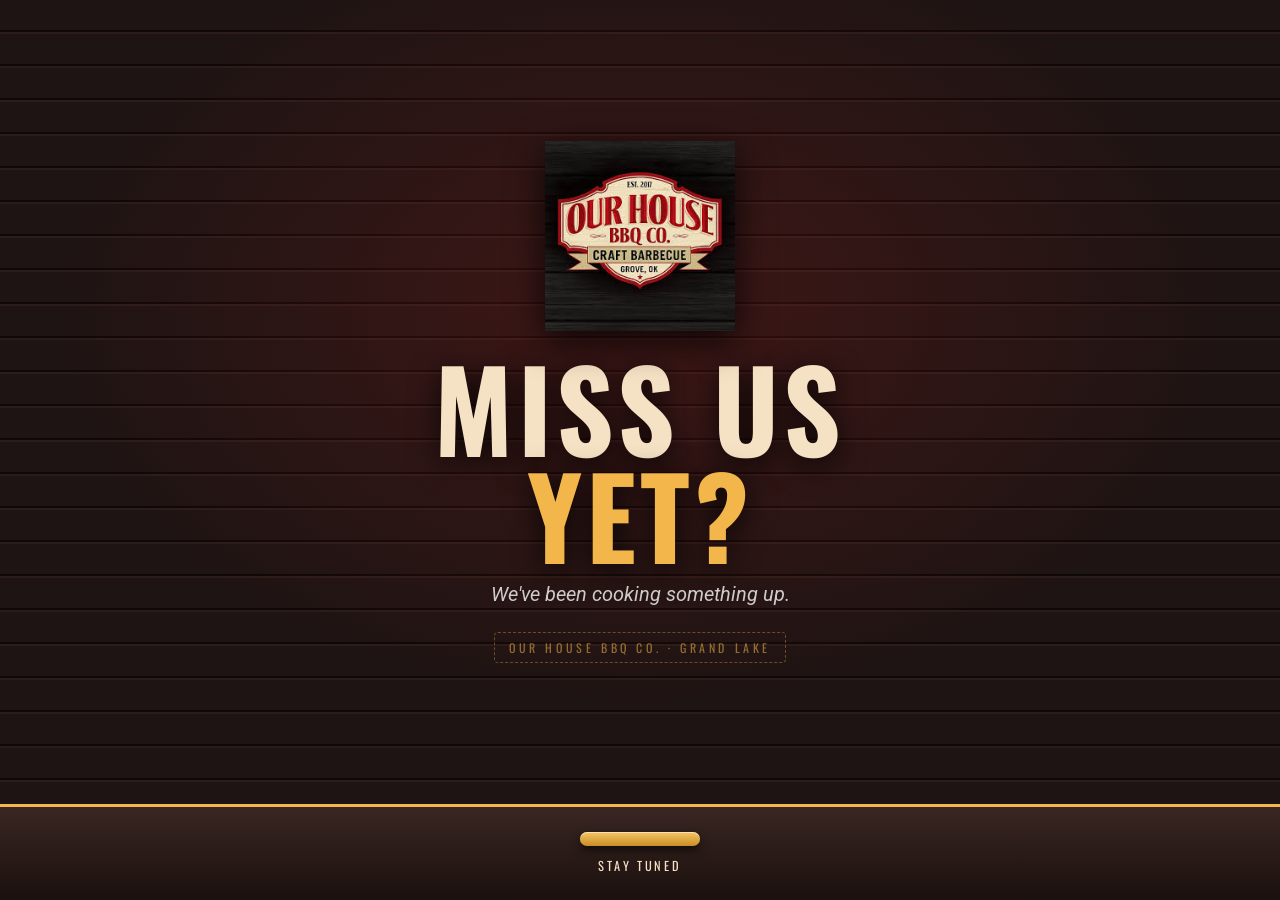
==== commit 6136ecc3: "Hold on "Miss us yet?" until the announcement date is set Homepage is now only the rolled-down shutt" ====
--- a/index.html
+++ b/index.html
@@ -1,420 +1,90 @@
-<!DOCTYPE html>
-<html lang="en">
-<head>
-  <meta charset="UTF-8" />
-  <meta name="viewport" content="width=device-width, initial-scale=1.0" />
-  <title>Our House BBQ Co. • Hitting the Road</title>
-  <meta name="description" content="Our House BBQ Co. is hitting the road. Our Grand Lake restaurant has closed, and a food trailer is coming soon with the same slow-smoked premium meats." />
-
-  <meta property="og:title" content="Miss us yet? Our House BBQ Co. is hitting the road." />
-  <meta property="og:description" content="Same smoke. New wheels. The Our House BBQ Co. food trailer is coming soon to Grand Lake." />
-  <meta property="og:image" content="https://ourhousebbq.com/ourhouse-logo.png" />
-  <meta property="og:url" content="https://ourhousebbq.com/" />
-  <meta property="og:type" content="website" />
-
-  <script>
-    /* Shutter intro only runs with JS; skip it if already opened this visit or linked with #open */
-    (function(){
-      var d = document.documentElement, seen = false;
-      try{ seen = sessionStorage.getItem("ohShutter") === "1"; }catch(e){}
-      if (location.hash === "#open") seen = true;
-      d.className += seen ? " js revealed" : " js locked";
-    })();
-  </script>
-
-  <link rel="preconnect" href="https://fonts.googleapis.com">
-  <link href="https://fonts.googleapis.com/css2?family=Oswald:wght@300;400;500;600;700&family=Roboto:wght@300;400;500;700&display=swap" rel="stylesheet">
-
-  <style>
-    :root{
-      --bbq-red:#b42323;
-      --bbq-red-deep:#7c1111;
-      --bbq-gold:#f3b64a;
-      --bbq-cream:#f5e1c4;
-      --ink:#0d0908;
-      --ink-2:#161010;
-      --card:rgba(15,8,8,.90);
-      --stroke:rgba(255,255,255,.10);
-      --text:rgba(255,255,255,.93);
-      --muted:rgba(255,255,255,.70);
-    }
-
-    *{ box-sizing:border-box; margin:0; padding:0; }
-
-    body{
-      min-height:100dvh;
-      font-family:Roboto, system-ui, -apple-system, "Segoe UI", Arial, sans-serif;
-      color:var(--text);
-      display:flex; align-items:center; justify-content:center;
-      text-align:center;
-      padding:24px 16px;
-      overflow-x:hidden;
-      background:
-        radial-gradient(1100px 700px at 15% -5%, rgba(180,35,35,.18), transparent 55%),
-        radial-gradient(900px 650px at 90% 10%, rgba(243,182,74,.10), transparent 60%),
-        linear-gradient(180deg, var(--ink), var(--ink-2));
-    }
-
-    .smoke{
-      position:fixed; inset:0; pointer-events:none; z-index:0;
-      background-image:url('https://media2.giphy.com/media/xEjTM5COAKyNa/giphy.gif');
-      background-size:cover; background-position:center;
-      opacity:.22; filter:blur(1px);
-    }
-
-    .card{
-      position:relative; z-index:2;
-      width:100%; max-width:900px;
-      background:var(--card);
-      border:1px solid var(--stroke);
-      border-radius:22px;
-      box-shadow:0 26px 60px rgba(0,0,0,.88);
-      padding:34px 46px 26px;
-      backdrop-filter:blur(3px);
-    }
-
-    .logo{
-      width:min(70%, 300px); margin:0 auto 14px;
-      filter:drop-shadow(0 10px 18px rgba(0,0,0,.75));
-    }
-
-    .loc{
-      font-family:Oswald, sans-serif; text-transform:uppercase;
-      letter-spacing:.24em; font-size:.85rem; color:var(--bbq-gold);
-      margin-bottom:14px;
-    }
-
-    .status-pill{
-      display:inline-flex; align-items:center; gap:10px; padding:8px 18px;
-      border-radius:999px; background:linear-gradient(135deg, var(--bbq-red), var(--bbq-red-deep));
-      border:1px solid rgba(255,255,255,.12); box-shadow:0 10px 24px rgba(0,0,0,.6);
-      text-transform:uppercase; letter-spacing:.14em; font-size:.8rem; font-weight:700;
-      color:#fff; margin-bottom:16px; white-space:nowrap;
-    }
-    .status-pill .dot{
-      width:9px; height:9px; border-radius:50%; background:var(--bbq-gold);
-      box-shadow:0 0 0 6px rgba(243,182,74,.18);
-      animation:pulse 2.2s ease-in-out infinite;
-    }
-    @keyframes pulse{ 0%,100%{box-shadow:0 0 0 5px rgba(243,182,74,.16)} 50%{box-shadow:0 0 0 9px rgba(243,182,74,.06)} }
-
-    h1{
-      font-family:Oswald, sans-serif; text-transform:uppercase;
-      font-size:clamp(1.8rem, 6vw, 3.3rem); letter-spacing:.06em; line-height:1.1;
-      color:var(--bbq-cream); margin-bottom:8px;
-    }
-
-    /* ---------- Trailer scene ---------- */
-    .scene{ width:100%; max-width:520px; margin:6px auto 8px; display:block; }
-    .scene .road{
-      stroke:rgba(245,225,196,.35); stroke-width:3; stroke-linecap:round;
-      stroke-dasharray:22 18; animation:road 1.1s linear infinite;
-    }
-    @keyframes road{ to{ stroke-dashoffset:40; } }
-    .scene .rig{ animation:bob .55s ease-in-out infinite alternate; }
-    @keyframes bob{ to{ transform:translateY(-1.5px); } }
-    .scene .wheel{ transform-box:fill-box; transform-origin:center; animation:spin .9s linear infinite reverse; }
-    @keyframes spin{ to{ transform:rotate(360deg); } }
-    .scene .puff{ transform-box:fill-box; transform-origin:center; opacity:0; animation:puff 3s ease-out infinite; }
-    .scene .puff.p2{ animation-delay:1s; }
-    .scene .puff.p3{ animation-delay:2s; }
-    @keyframes puff{
-      0%  { opacity:0;   transform:translate(0,0) scale(.5); }
-      15% { opacity:.55; }
-      100%{ opacity:0;   transform:translate(-46px,-58px) scale(2.2); }
-    }
-
-    .lede{
-      font-size:1.08rem; line-height:1.65; color:rgba(255,255,255,.86);
-      max-width:36em; margin:0 auto 12px;
-    }
-    .thanks{
-      font-size:.98rem; line-height:1.6; color:var(--muted);
-      max-width:36em; margin:0 auto 18px; font-style:italic;
-    }
-
-    .divider{
-      width:110px; height:2px; margin:0 auto 18px;
-      background:linear-gradient(to right, transparent, var(--bbq-gold), transparent);
-    }
-
-    .next{
-      font-family:Oswald, sans-serif; text-transform:uppercase; letter-spacing:.12em;
-      font-size:1rem; color:var(--bbq-cream); margin-bottom:4px;
-    }
-    .next-sub{ font-size:.95rem; color:var(--muted); margin-bottom:6px; }
-
-    .cta-row{ display:flex; flex-wrap:wrap; justify-content:center; gap:12px; margin-top:16px; }
-    .btn{
-      display:inline-flex; align-items:center; gap:10px;
-      padding:13px 26px; border-radius:999px; text-decoration:none;
-      font-family:Oswald, sans-serif; text-transform:uppercase; letter-spacing:.14em;
-      font-size:.88rem; font-weight:600; transition:.18s;
-      border:1px solid rgba(255,255,255,.16); color:var(--bbq-cream);
-      background:rgba(255,255,255,.03);
-    }
-    .btn:hover{ transform:translateY(-2px); border-color:rgba(255,255,255,.4); background:rgba(255,255,255,.08); }
-    .btn-primary{
-      background:linear-gradient(135deg, var(--bbq-red), #6f1010);
-      border:none; color:#fff; box-shadow:0 12px 26px rgba(0,0,0,.65);
-    }
-    .btn-primary:hover{ background:linear-gradient(135deg, #cf2c2c, #8a1717); }
-
-    .fine{ margin-top:20px; font-style:italic; color:var(--muted); font-size:.95rem; }
-
-    .footer{ font-size:.82rem; color:rgba(255,255,255,.55); margin-top:18px; }
-    .footer span{ color:var(--bbq-gold); }
-
-    /* ---------- "Miss us yet?" roll-up shutter ---------- */
-    .shutter{ display:none; }
-    .js.locked, .js.locked body{ overflow:hidden; }
-    .js .shutter{
-      display:flex; flex-direction:column; align-items:center; justify-content:center;
-      text-align:center;
-      position:fixed; inset:0; z-index:50;
-      padding:24px 16px 120px;
-      cursor:grab; touch-action:none; user-select:none; -webkit-user-select:none;
-      background:
-        radial-gradient(900px 600px at 50% 35%, rgba(180,35,35,.22), transparent 65%),
-        repeating-linear-gradient(180deg, #1e1413 0 30px, #0e0807 30px 32px, #2b1c19 32px 34px);
-      box-shadow:0 30px 60px rgba(0,0,0,.9);
-      transition:transform .95s cubic-bezier(.7,0,.2,1);
-      will-change:transform;
-    }
-    .js .shutter.dragging{ transition:none; cursor:grabbing; }
-    .js.revealed .shutter{ display:none; }
-    .js.revealed .shutter.opening{ display:flex; }
-    .js .shutter.opening{ transform:translateY(-105%) !important; }
-    .shutter:focus-visible{ outline:3px solid var(--bbq-gold); outline-offset:-6px; }
-
-    .shutter-logo{
-      width:min(46%, 190px); margin-bottom:22px;
-      filter:drop-shadow(0 10px 18px rgba(0,0,0,.8)); pointer-events:none;
-    }
-    .shutter h2{
-      font-family:Oswald, sans-serif; text-transform:uppercase;
-      font-size:clamp(3rem, 14vw, 7rem); line-height:.95; letter-spacing:.04em;
-      color:var(--bbq-cream); text-shadow:0 6px 30px rgba(0,0,0,.8);
-    }
-    .shutter h2 em{ font-style:normal; color:var(--bbq-gold); }
-    .shutter .tease{
-      margin-top:16px; font-size:clamp(1rem, 3.6vw, 1.25rem); font-style:italic;
-      color:rgba(255,255,255,.78);
-    }
-    .shutter .stencil{
-      margin-top:26px; font-family:Oswald, sans-serif; text-transform:uppercase;
-      letter-spacing:.3em; font-size:.75rem; color:rgba(243,182,74,.55);
-      border:1px dashed rgba(243,182,74,.35); padding:6px 14px; border-radius:4px;
-    }
-
-    /* bottom rail + handle */
-    .shutter-rail{
-      position:absolute; left:0; right:0; bottom:0; height:96px;
-      background:linear-gradient(180deg, #3a2622, #1a100e);
-      border-top:3px solid #f3b64a;
-      display:flex; flex-direction:column; align-items:center; justify-content:center; gap:10px;
-    }
-    .shutter-handle{
-      width:120px; height:14px; border-radius:7px;
-      background:linear-gradient(180deg, #f6c766, #c98d24);
-      box-shadow:0 4px 10px rgba(0,0,0,.6), inset 0 1px 0 rgba(255,255,255,.5);
-    }
-    .shutter-hint{
-      font-family:Oswald, sans-serif; text-transform:uppercase; letter-spacing:.22em;
-      font-size:.78rem; color:var(--bbq-cream); display:flex; align-items:center; gap:8px;
-    }
-    .shutter-hint .chev{ display:inline-block; animation:nudge 1.4s ease-in-out infinite; color:var(--bbq-gold); }
-    @keyframes nudge{ 0%,100%{ transform:translateY(0); } 50%{ transform:translateY(-6px); } }
-    .js .shutter.peek{ animation:peek 1.1s ease-in-out 1.2s 2; }
-    @keyframes peek{ 0%,100%{ transform:translateY(0); } 40%{ transform:translateY(-26px); } }
-
-    /* page behind the shutter */
-    .js.locked .card{ opacity:0; transform:translateY(18px) scale(.98); }
-    .js .card{ transition:opacity .8s ease .25s, transform .8s ease .25s; }
-    .js.just-opened .scene{ animation:drivein 1.6s cubic-bezier(.2,.7,.2,1) .35s both; }
-    @keyframes drivein{ from{ transform:translateX(-115%); } to{ transform:translateX(0); } }
-
-    @media (max-width:640px){
-      .card{ padding:26px 18px 20px; }
-      .btn{ width:100%; justify-content:center; }
-    }
-
-    @media (prefers-reduced-motion: reduce){
-      .scene, .scene *, .status-pill .dot, .shutter, .shutter *{ animation:none !important; }
-      .js .shutter{ transition:opacity .4s ease; }
-      .js .shutter.opening{ transform:none !important; opacity:0; }
-      .scene .puff{ opacity:.35; }
-    }
-  </style>
-</head>
-<body>
-  <div class="smoke"></div>
-
-  <!-- "Miss us yet?" cover: tap, swipe up, scroll, or press Enter to roll it open -->
-  <div class="shutter peek" id="shutter" role="button" tabindex="0"
-       aria-label="Miss us yet? Tap or swipe up to see what's next for Our House BBQ Co.">
-    <img class="shutter-logo" src="ourhouse-logo.png" alt="">
-    <h2>Miss us<br><em>yet?</em></h2>
-    <p class="tease">We've been cooking something up.</p>
-    <div class="stencil">Our House BBQ Co. · Grand Lake</div>
-    <div class="shutter-rail">
-      <div class="shutter-handle"></div>
-      <div class="shutter-hint"><span class="chev">▲</span> Swipe up or tap to open <span class="chev">▲</span></div>
-    </div>
-  </div>
-
-  <main class="card">
-    <img class="logo" src="ourhouse-logo.png" alt="Our House BBQ Co. logo">
-
-    <div class="loc">Grove, Oklahoma · Grand Lake</div>
-
-    <div class="status-pill"><span class="dot" aria-hidden="true"></span> Coming Soon</div>
-
-    <h1>Same Smoke.<br>New Wheels.</h1>
-
-    <!-- Smoker trailer rolling down the road -->
-    <svg class="scene" viewBox="0 0 520 210" role="img" aria-label="Our House BBQ Co. smoker trailer rolling down the road">
-      <line class="road" x1="0" y1="198" x2="520" y2="198" />
-
-      <g class="rig">
-        <!-- tongue + hitch -->
-        <path d="M118 150 L46 170" stroke="#8a7a6a" stroke-width="7" stroke-linecap="round" fill="none"/>
-        <path d="M118 166 L46 170" stroke="#8a7a6a" stroke-width="5" stroke-linecap="round" fill="none"/>
-        <circle cx="40" cy="170" r="8" fill="#5a4c40" stroke="#8a7a6a" stroke-width="2"/>
-        <rect x="72" y="160" width="6" height="26" rx="2" fill="#5a4c40"/>
-        <rect x="66" y="184" width="18" height="5" rx="2" fill="#5a4c40"/>
-
-        <!-- rear porch + smoker -->
-        <rect x="404" y="150" width="84" height="9" rx="3" fill="#3a2c26" stroke="#5a4c40" stroke-width="1.5"/>
-        <rect x="418" y="106" width="62" height="44" rx="22" fill="#1b1716" stroke="#6b5d52" stroke-width="2"/>
-        <line x1="420" y1="128" x2="478" y2="128" stroke="#6b5d52" stroke-width="1.5"/>
-        <rect x="440" y="120" width="18" height="4" rx="2" fill="#f3b64a"/>
-        <rect x="463" y="64" width="10" height="44" rx="2" fill="#2a2321" stroke="#6b5d52" stroke-width="1.5"/>
-        <rect x="460" y="60" width="16" height="6" rx="2" fill="#6b5d52"/>
-        <circle class="puff p1" cx="468" cy="52" r="9" fill="#e9dccb"/>
-        <circle class="puff p2" cx="468" cy="52" r="9" fill="#e9dccb"/>
-        <circle class="puff p3" cx="468" cy="52" r="9" fill="#e9dccb"/>
-
-        <!-- body -->
-        <rect x="104" y="44" width="312" height="14" rx="6" fill="#7c1111"/>
-        <rect x="110" y="54" width="300" height="116" rx="12" fill="#2a1212" stroke="#f3b64a" stroke-width="2"/>
-        <rect x="110" y="140" width="300" height="4" fill="#f3b64a" opacity=".55"/>
-
-        <!-- awning -->
-        <g>
-          <path d="M140 66 H310 L322 86 H128 Z" fill="#f5e1c4"/>
-          <path d="M150.6 66 H171.9 L176.9 86 H152.7 Z M193.1 66 H214.4 L221.6 86 H197.4 Z M235.6 66 H256.9 L266.3 86 H242.1 Z M278.1 66 H299.4 L311 86 H286.8 Z" fill="#b42323"/>
-        </g>
-
-        <!-- closed service window -->
-        <rect x="146" y="88" width="170" height="46" rx="3" fill="#3b2a22" stroke="#6b5d52" stroke-width="1.5"/>
-        <g stroke="#4c382e" stroke-width="1.2">
-          <line x1="147" y1="96" x2="315" y2="96"/><line x1="147" y1="104" x2="315" y2="104"/>
-          <line x1="147" y1="112" x2="315" y2="112"/><line x1="147" y1="120" x2="315" y2="120"/>
-          <line x1="147" y1="128" x2="315" y2="128"/>
-        </g>
-        <rect x="186" y="101" width="90" height="20" rx="3" fill="#b42323"/>
-        <text x="231" y="115.5" text-anchor="middle" font-family="Oswald, sans-serif" font-size="11" font-weight="600" letter-spacing="2" fill="#fff">OPENING SOON</text>
-
-        <!-- door -->
-        <rect x="340" y="76" width="50" height="66" rx="4" fill="#211010" stroke="#6b5d52" stroke-width="1.5"/>
-        <circle cx="381" cy="110" r="2.5" fill="#f3b64a"/>
-
-        <text x="200" y="159" text-anchor="middle" font-family="Oswald, sans-serif" font-size="11" font-weight="600" letter-spacing="3" fill="#f5e1c4">OUR HOUSE BBQ CO.</text>
-
-        <!-- fenders + wheels -->
-        <path d="M276 170 a24 24 0 0 1 48 0 M328 170 a24 24 0 0 1 48 0" fill="#1a0c0c" stroke="#6b5d52" stroke-width="2"/>
-      </g>
-      <g class="wheel">
-        <circle cx="300" cy="176" r="19" fill="#141010" stroke="#3a302a" stroke-width="3"/>
-        <circle cx="300" cy="176" r="8" fill="#8a7a6a"/>
-        <path d="M300 160 V192 M284 176 H316" stroke="#3a302a" stroke-width="2"/>
-      </g>
-      <g class="wheel">
-        <circle cx="352" cy="176" r="19" fill="#141010" stroke="#3a302a" stroke-width="3"/>
-        <circle cx="352" cy="176" r="8" fill="#8a7a6a"/>
-        <path d="M352 160 V192 M336 176 H368" stroke="#3a302a" stroke-width="2"/>
-      </g>
-    </svg>
-
-    <p class="lede">
-      Our House BBQ Co. is hitting the road. We're firing up a food trailer with the same
-      slow-smoked premium meats, headed to a spot near you around Grand Lake.
-    </p>
-
-    <p class="thanks">
-      Our restaurant on E 315 Rd has closed its doors. Thank you for every plate,
-      every cold drink, and every Sunday. We'll see you down the road.
-    </p>
-
-    <div class="divider"></div>
-
-    <div class="next">First stops announced soon</div>
-    <div class="next-sub">Dates, locations, and the menu drop on Facebook first.</div>
-
-    <div class="cta-row">
-      <a class="btn btn-primary" href="https://www.facebook.com/OurHouseBbq/" target="_blank" rel="noopener">👍 Follow for First Stops</a>
-      <a class="btn" href="catering.html">🍖 Book the Trailer</a>
-      <a class="btn" href="mailto:info@ourhousebbq.com?subject=Food%20trailer%20updates">✉️ Keep Me Posted</a>
-    </div>
-
-    <p class="fine">Smoked fresh, every stop — when it's gone, it's gone.</p>
-
-    <p class="footer">Est. 2017 · <span>Our House BBQ Co.</span> · Craft Barbecue, Grand Lake OK</p>
-  </main>
-  <script>
-    (function(){
-      var d = document.documentElement;
-      var sh = document.getElementById("shutter");
-      if (!sh || d.classList.contains("revealed")) return;
-
-      var main = document.querySelector(".card");
-      main.setAttribute("aria-hidden", "true");
-
-      var opened = false, startY = null, dy = 0, startT = 0;
-
-      function open(){
-        if (opened) return;
-        opened = true;
-        sh.classList.remove("dragging", "peek");
-        sh.style.transform = "";
-        sh.classList.add("opening");
-        d.classList.remove("locked");
-        d.classList.add("revealed", "just-opened");
-        main.removeAttribute("aria-hidden");
-        try{ sessionStorage.setItem("ohShutter", "1"); }catch(e){}
-        setTimeout(function(){ sh.remove(); }, 1000);
-      }
-
-      sh.addEventListener("pointerdown", function(e){
-        startY = e.clientY; dy = 0; startT = Date.now();
-        sh.classList.remove("peek");
-        sh.classList.add("dragging");
-        try{ sh.setPointerCapture(e.pointerId); }catch(err){}
-      });
-      sh.addEventListener("pointermove", function(e){
-        if (startY === null) return;
-        dy = Math.min(0, e.clientY - startY);
-        sh.style.transform = "translateY(" + dy + "px)";
-      });
-      function release(){
-        if (startY === null) return;
-        startY = null;
-        sh.classList.remove("dragging");
-        var fast = dy < -30 && (Date.now() - startT) < 250;
-        if (Math.abs(dy) < 8 || fast || dy < -window.innerHeight * 0.18) open();
-        else sh.style.transform = "";
-      }
-      sh.addEventListener("pointerup", release);
-      sh.addEventListener("pointercancel", release);
-
-      window.addEventListener("keydown", function(e){
-        if (["Enter", " ", "ArrowUp", "ArrowDown", "PageDown"].indexOf(e.key) > -1){
-          e.preventDefault(); open();
-        }
-      });
-      window.addEventListener("wheel", function(e){ if (e.deltaY > 10) open(); }, { passive:true });
-    })();
-  </script>
-</body>
-</html>
+<!DOCTYPE html>
+<html lang="en">
+<head>
+  <meta charset="UTF-8" />
+  <meta name="viewport" content="width=device-width, initial-scale=1.0" />
+  <title>Our House BBQ Co. • Miss us yet?</title>
+  <meta name="description" content="Our House BBQ Co. · Craft Barbecue, Grand Lake, Oklahoma. We've been cooking something up." />
+
+  <meta property="og:title" content="Miss us yet? · Our House BBQ Co." />
+  <meta property="og:description" content="We've been cooking something up. Stay tuned." />
+  <meta property="og:image" content="https://ourhousebbq.com/ourhouse-logo.png" />
+  <meta property="og:url" content="https://ourhousebbq.com/" />
+  <meta property="og:type" content="website" />
+
+  <link rel="preconnect" href="https://fonts.googleapis.com">
+  <link href="https://fonts.googleapis.com/css2?family=Oswald:wght@400;600;700&family=Roboto:ital,wght@0,400;1,400&display=swap" rel="stylesheet">
+
+  <style>
+    :root{
+      --bbq-gold:#f3b64a;
+      --bbq-cream:#f5e1c4;
+    }
+
+    *{ box-sizing:border-box; margin:0; padding:0; }
+
+    /* Rolled-down shutter, the full "Miss us yet?" holding screen */
+    body{
+      min-height:100dvh;
+      display:flex; flex-direction:column; align-items:center; justify-content:center;
+      text-align:center;
+      padding:24px 16px 120px;
+      font-family:Roboto, system-ui, -apple-system, "Segoe UI", Arial, sans-serif;
+      color:#fff;
+      overflow-x:hidden;
+      background:
+        radial-gradient(900px 600px at 50% 35%, rgba(180,35,35,.22), transparent 65%),
+        repeating-linear-gradient(180deg, #1e1413 0 30px, #0e0807 30px 32px, #2b1c19 32px 34px);
+      background-color:#140d0c;
+    }
+
+    .logo{
+      width:min(46%, 190px); margin-bottom:22px;
+      filter:drop-shadow(0 10px 18px rgba(0,0,0,.8));
+    }
+    h1{
+      font-family:Oswald, sans-serif; text-transform:uppercase;
+      font-size:clamp(3rem, 14vw, 7rem); line-height:.95; letter-spacing:.04em;
+      color:var(--bbq-cream); text-shadow:0 6px 30px rgba(0,0,0,.8);
+    }
+    h1 em{ font-style:normal; color:var(--bbq-gold); }
+    .tease{
+      margin-top:16px; font-size:clamp(1rem, 3.6vw, 1.25rem); font-style:italic;
+      color:rgba(255,255,255,.78);
+    }
+    .stencil{
+      margin-top:26px; font-family:Oswald, sans-serif; text-transform:uppercase;
+      letter-spacing:.3em; font-size:.75rem; color:rgba(243,182,74,.55);
+      border:1px dashed rgba(243,182,74,.35); padding:6px 14px; border-radius:4px;
+    }
+
+    /* bottom rail + handle */
+    .rail{
+      position:fixed; left:0; right:0; bottom:0; height:96px;
+      background:linear-gradient(180deg, #3a2622, #1a100e);
+      border-top:3px solid var(--bbq-gold);
+      display:flex; flex-direction:column; align-items:center; justify-content:center; gap:10px;
+    }
+    .handle{
+      width:120px; height:14px; border-radius:7px;
+      background:linear-gradient(180deg, #f6c766, #c98d24);
+      box-shadow:0 4px 10px rgba(0,0,0,.6), inset 0 1px 0 rgba(255,255,255,.5);
+    }
+    .hint{
+      font-family:Oswald, sans-serif; text-transform:uppercase; letter-spacing:.22em;
+      font-size:.78rem; color:var(--bbq-cream);
+    }
+  </style>
+</head>
+<body>
+  <img class="logo" src="ourhouse-logo.png" alt="Our House BBQ Co. logo">
+  <h1>Miss us<br><em>yet?</em></h1>
+  <p class="tease">We've been cooking something up.</p>
+  <div class="stencil">Our House BBQ Co. · Grand Lake</div>
+
+  <div class="rail" aria-hidden="true">
+    <div class="handle"></div>
+    <div class="hint">Stay tuned</div>
+  </div>
+</body>
+</html>
